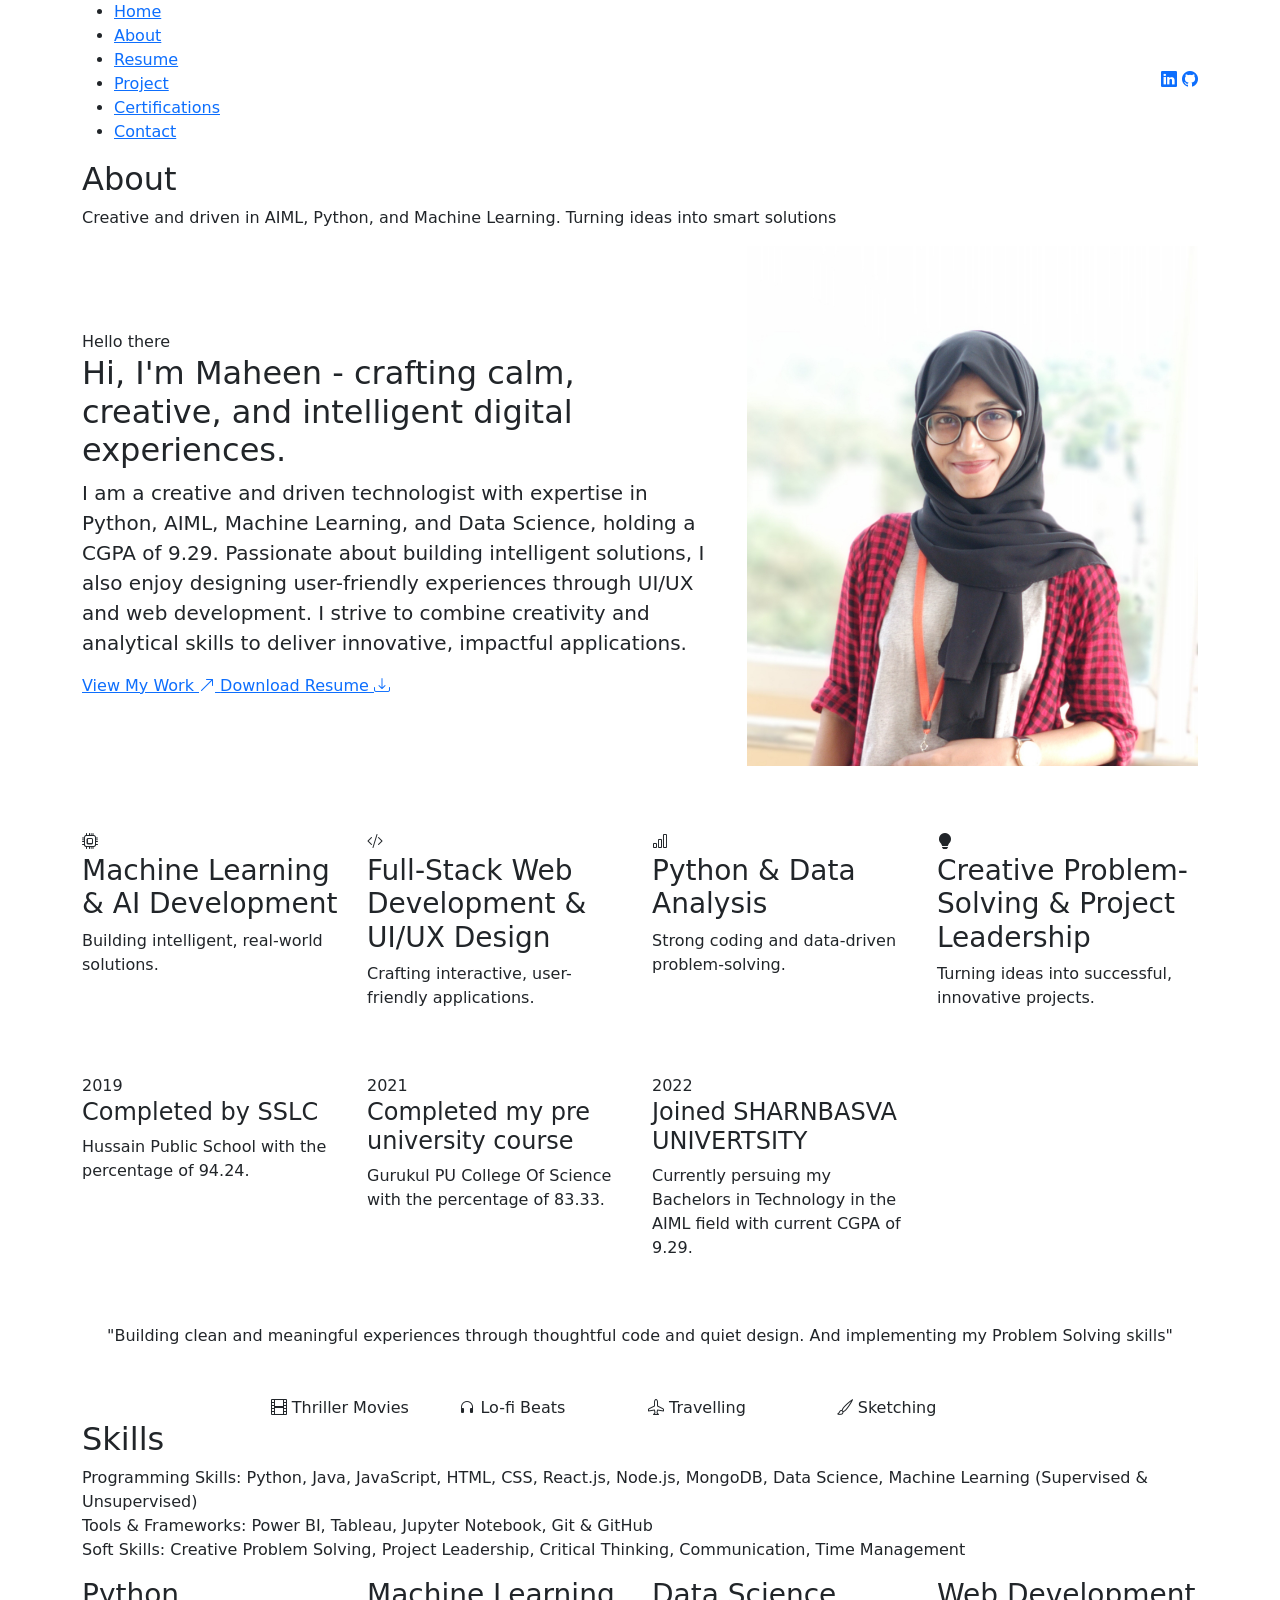
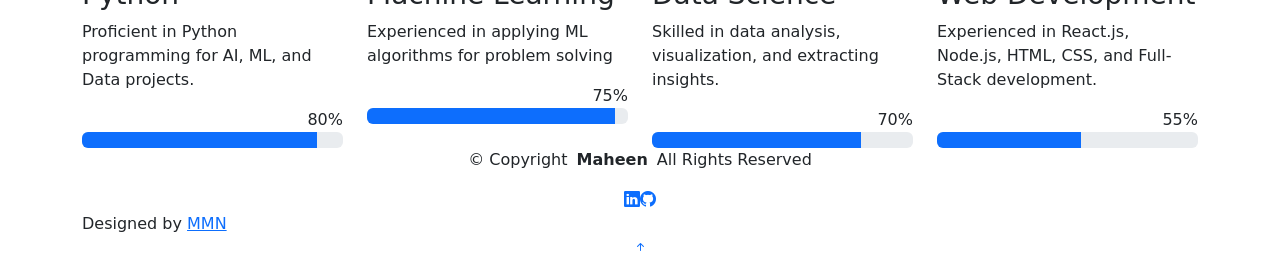
==== about.html @ e6b891b5 "Initial portfolio upload" ====
<!DOCTYPE html>
<html lang="en">

<head>
  <meta charset="utf-8">
  <meta content="width=device-width, initial-scale=1.0" name="viewport">
  <title>About - Maheen</title>
  <meta name="description" content="">
  <meta name="keywords" content="">

  <!-- Favicons -->
  <link href="assets/img/favicon.png" rel="icon">
  <link href="assets/img/apple-touch-icon.png" rel="apple-touch-icon">

  <!-- Fonts -->
  <link href="https://fonts.googleapis.com" rel="preconnect">
  <link href="https://fonts.gstatic.com" rel="preconnect" crossorigin>
  <link href="https://fonts.googleapis.com/css2?family=Roboto:ital,wght@0,100;0,300;0,400;0,500;0,700;0,900;1,100;1,300;1,400;1,500;1,700;1,900&family=Poppins:ital,wght@0,100;0,200;0,300;0,400;0,500;0,600;0,700;0,800;0,900;1,100;1,200;1,300;1,400;1,500;1,600;1,700;1,800;1,900&family=Raleway:ital,wght@0,100;0,200;0,300;0,400;0,500;0,600;0,700;0,800;0,900;1,100;1,200;1,300;1,400;1,500;1,600;1,700;1,800;1,900&display=swap" rel="stylesheet">

  <!-- Vendor CSS Files -->
  <link href="assets/vendor/bootstrap/css/bootstrap.min.css" rel="stylesheet">
  <link href="assets/vendor/bootstrap-icons/bootstrap-icons.css" rel="stylesheet">
  <link href="assets/vendor/aos/aos.css" rel="stylesheet">
  <link href="assets/vendor/swiper/swiper-bundle.min.css" rel="stylesheet">
  <link href="assets/vendor/glightbox/css/glightbox.min.css" rel="stylesheet">

  <!-- Main CSS File -->
  <link href="assets/css/main.css" rel="stylesheet">

  <!-- =======================================================
  * Template Name: FolioOne
  * Template URL: https://bootstrapmade.com/folioone-bootstrap-portfolio-website-template/
  * Updated: Aug 23 2025 with Bootstrap v5.3.7
  * Author: BootstrapMade.com
  * License: https://bootstrapmade.com/license/
  ======================================================== -->
</head>

<body class="about-page">

  <header id="header" class="header d-flex align-items-center light-background sticky-top">
    <div class="container position-relative d-flex align-items-center justify-content-between">

      <!-- <a href="index.html" class="logo d-flex align-items-center me-auto me-xl-0">
      <img src="assets/img/logo.webp" alt="">
      <h1 class="sitename">FolioOne</h1> 
    </a> -->

      <nav id="navmenu" class="navmenu">
        <ul>
          <li><a href="index.html">Home</a></li>
          <li><a href="about.html" class="active">About</a></li>
          <li><a href="resume.html">Resume</a></li>
          <li><a href="project.html">Project</a></li>
          <li><a href="certifications.html">Certifications</a></li>
        
          <li><a href="contact.html">Contact</a></li>
        </ul>
        <i class="mobile-nav-toggle d-xl-none bi bi-list"></i>
      </nav>

      <div class="header-social-links">
        <a href="https://www.linkedin.com/in/mohammadimaheennaaz86a/"><i class="bi bi-linkedin"></i></a>
        <a href="https://github.com/maheennaaz"><i class="bi bi-github"></i></a>
      </div>

    </div>
  </header>

  <main class="main">

    <!-- About Section -->
    <section id="about" class="about section">

      <!-- Section Title -->
      <div class="container section-title" data-aos="fade-up">
        <h2>About</h2>
        <p>Creative and driven in AIML, Python, and Machine Learning. Turning ideas into smart solutions</p>
      </div><!-- End Section Title -->

      <div class="container" data-aos="fade-up" data-aos-delay="100">

        <!-- Intro + Photo -->
        <div class="row align-items-center justify-content-between gy-5 mb-5">
          <div class="col-lg-7" data-aos="fade-right" data-aos-delay="150">
            <div class="intro-content">
              <span class="eyebrow">Hello there</span>
              <h2 class="headline">Hi, I'm Maheen - crafting calm, creative, and intelligent digital experiences.</h2>
              <p class="lead">
                I am a creative and driven technologist with expertise in Python, AIML, Machine Learning, and Data Science, holding a CGPA of 9.29. Passionate about building intelligent solutions, I also enjoy designing user-friendly experiences through UI/UX and web development. I strive to combine creativity and analytical skills to deliver innovative, impactful applications.
              

              <div class="cta-group">
                <a href="#portfolio" class="btn-ghost">
                  View My Work <i class="bi bi-arrow-up-right"></i>
                </a>
                <a href="Maheen resume.pdf" class="link-underline">
                  Download Resume <i class="bi bi-download"></i>
                </a>
              </div>
            </div>
          </div>

          <div class="col-lg-5" data-aos="zoom-in" data-aos-delay="250">
            <figure class="profile-figure text-center text-lg-end">
              <img src="assets/img/profile//mohammadi.jpg" alt="Maheen" class="img-fluid profile-photo">
            </figure>
          </div>
        </div>
        <!-- End Intro + Photo -->

        <!-- Skills Grid -->
        <div class="mb-5">
          <div class="row g-4">
            <div class="col-6 col-md-4 col-lg-3" data-aos="fade-up" data-aos-delay="120">
              <div class="skill-item">
                <i class="bi bi-cpu"></i>
                <h3>Machine Learning & AI Development</h3>
                <p>Building intelligent, real-world solutions.</p>
              </div>
            </div>
            <div class="col-6 col-md-4 col-lg-3" data-aos="fade-up" data-aos-delay="180">
              <div class="skill-item">
                <i class="bi bi-code-slash"></i>
                <h3>Full-Stack Web Development & UI/UX Design</h3>
                <p>Crafting interactive, user-friendly applications.</p>
              </div>
            </div>
            <div class="col-6 col-md-4 col-lg-3" data-aos="fade-up" data-aos-delay="240">
              <div class="skill-item">
                <i class="bi bi-bar-chart"></i>
                <h3>Python & Data Analysis</h3>
                <p>Strong coding and data-driven problem-solving.</p>
              </div>
            </div>
            <div class="col-6 col-md-4 col-lg-3" data-aos="fade-up" data-aos-delay="300">
              <div class="skill-item">
                <i class="bi bi-lightbulb-fill"></i>
                <h3>Creative Problem-Solving & Project Leadership</h3>
                <p>Turning ideas into successful, innovative projects.</p>
              </div>
            </div>
          </div>
        </div>
        <!-- End Skills Grid -->

        <!-- Journey Timeline -->
        <div class="mb-5">
          <div class="row g-4">
            <div class="col-md-6 col-lg-3" data-aos="fade-up" data-aos-delay="120">
              <article class="timeline-item">
                <span class="dot"></span>
                <time>2019</time>
                <h4>Completed by SSLC</h4>
                <p>Hussain Public School with the percentage of 94.24.</p>
              </article>
            </div>
            <div class="col-md-6 col-lg-3" data-aos="fade-up" data-aos-delay="180">
              <article class="timeline-item">
                <span class="dot"></span>
                <time>2021</time>
                <h4>Completed my pre university course</h4>
                <p>Gurukul PU College Of Science with the percentage of 83.33.</p>
              </article>
            </div>
            <div class="col-md-6 col-lg-3" data-aos="fade-up" data-aos-delay="240">
              <article class="timeline-item">
                <span class="dot"></span>
                <time>2022</time>
                <h4>Joined SHARNBASVA UNIVERTSITY</h4>
                <p>Currently persuing my Bachelors in Technology in the AIML field with current CGPA of 9.29.</p>
              </article>
            </div>
          
          </div>
        </div>
        <!-- End Journey Timeline -->

        <!-- Quote -->
        <blockquote class="personal-quote text-center mb-5" data-aos="fade-down" data-aos-delay="200">
          <p>"Building clean and meaningful experiences through thoughtful code and quiet design. And implementing my Problem Solving skills"</p>
        </blockquote>
        <!-- End Quote -->

        <!-- Fun Facts -->
        <div class="row g-3 justify-content-center">
          <div class="col-6 col-md-3 col-lg-2" data-aos="zoom-in" data-aos-delay="120">
            <div class="fact-pill">
              <i class="bi bi-film"></i>
              <span>Thriller Movies</span>
            </div>
          </div>
          <div class="col-6 col-md-3 col-lg-2" data-aos="zoom-in" data-aos-delay="160">
            <div class="fact-pill">
              <i class="bi bi-headphones"></i>
              <span>Lo-fi Beats</span>
            </div>
          </div>
          <div class="col-6 col-md-3 col-lg-2" data-aos="zoom-in" data-aos-delay="200">
            <div class="fact-pill">
              <i class="bi bi-airplane"></i>
              <span>Travelling</span>
            </div>
          </div>
          <div class="col-6 col-md-3 col-lg-2" data-aos="zoom-in" data-aos-delay="240">
            <div class="fact-pill">
              <i class="bi bi-brush"></i>
              <span>Sketching</span>
            </div>
          </div>
        </div>
        <!-- End Fun Facts -->

      </div>

    </section><!-- /About Section -->

    <!-- Skills Section -->
    <section id="skills" class="skills section">

      <!-- Section Title -->
      <div class="container section-title" data-aos="fade-up">
        <h2>Skills</h2>
        <p>
  Programming Skills: Python, Java, JavaScript, HTML, CSS, React.js, Node.js, MongoDB, Data Science, Machine Learning (Supervised & Unsupervised)<br>
  Tools & Frameworks: Power BI, Tableau, Jupyter Notebook, Git & GitHub<br>
  Soft Skills: Creative Problem Solving, Project Leadership, Critical Thinking, Communication, Time Management
</p>

      </div><!-- End Section Title -->

      <div class="container" data-aos="fade-up" data-aos-delay="100">

        <div class="row g-4 skills-animation">

          <div class="col-md-6 col-lg-3" data-aos="fade-up" data-aos-delay="100">
            <div class="skill-box">
              <h3>Python</h3>
              <p>Proficient in Python programming for AI, ML, and Data projects.</p>
              <span class="text-end d-block">80%</span>
              <div class="progress">
                <div class="progress-bar" role="progressbar" aria-valuenow="90" aria-valuemin="0" aria-valuemax="100"></div>
              </div>
            </div>
          </div>

          <div class="col-md-6 col-lg-3" data-aos="fade-up" data-aos-delay="200">
            <div class="skill-box">
              <h3>Machine Learning</h3>
              <p>Experienced in applying ML algorithms for problem solving</p>
              <span class="text-end d-block">75%</span>
              <div class="progress">
                <div class="progress-bar" role="progressbar" aria-valuenow="95" aria-valuemin="0" aria-valuemax="100"></div>
              </div>
            </div>
          </div>

          <div class="col-md-6 col-lg-3" data-aos="fade-up" data-aos-delay="300">
            <div class="skill-box">
              <h3>Data Science</h3>
              <p>Skilled in data analysis, visualization, and extracting insights.</p>
              <span class="text-end d-block">70%</span>
              <div class="progress">
                <div class="progress-bar" role="progressbar" aria-valuenow="80" aria-valuemin="0" aria-valuemax="100"></div>
              </div>
            </div>
          </div>

          <div class="col-md-6 col-lg-3" data-aos="fade-up" data-aos-delay="400">
            <div class="skill-box">
              <h3>Web Development</h3>
              <p>Experienced in React.js, Node.js, HTML, CSS, and Full-Stack development.</p>
              <span class="text-end d-block">55%</span>
              <div class="progress">
                <div class="progress-bar" role="progressbar" aria-valuenow="55" aria-valuemin="0" aria-valuemax="100">
                </div>
              </div>
            </div>
          </div>

        </div>

      </div>

    </section><!-- /Skills Section -->

  </main>

  <footer id="footer" class="footer">

    <div class="container">
      <div class="copyright text-center ">
        <p>© <span>Copyright</span> <strong class="px-1 sitename">Maheen</strong> <span>All Rights Reserved<br></span></p>
      </div>
      <div class="social-links d-flex justify-content-center">
        <a href="https://www.linkedin.com/in/mohammadimaheennaaz86a/"><i class="bi bi-linkedin"></i></a>
        <a href="https://github.com/maheennaaz"><i class="bi bi-github"></i></a>
      </div>
      <div class="credits">
        <!-- All the links in the footer should remain intact. -->
        <!-- You can delete the links only if you've purchased the pro version. -->
        <!-- Licensing information: https://bootstrapmade.com/license/ -->
        <!-- Purchase the pro version with working PHP/AJAX contact form: [buy-url] -->
        Designed by <a href="https://bootstrapmade.com/">MMN</a>
      </div>
    </div>

  </footer>

  <!-- Scroll Top -->
  <a href="#" id="scroll-top" class="scroll-top d-flex align-items-center justify-content-center"><i class="bi bi-arrow-up-short"></i></a>

  <!-- Preloader -->
  <div id="preloader"></div>

  <!-- Vendor JS Files -->
  <script src="assets/vendor/bootstrap/js/bootstrap.bundle.min.js"></script>
  <script src="assets/vendor/php-email-form/validate.js"></script>
  <script src="assets/vendor/aos/aos.js"></script>
  <script src="assets/vendor/typed.js/typed.umd.js"></script>
  <script src="assets/vendor/waypoints/noframework.waypoints.js"></script>
  <script src="assets/vendor/purecounter/purecounter_vanilla.js"></script>
  <script src="assets/vendor/swiper/swiper-bundle.min.js"></script>
  <script src="assets/vendor/imagesloaded/imagesloaded.pkgd.min.js"></script>
  <script src="assets/vendor/isotope-layout/isotope.pkgd.min.js"></script>
  <script src="assets/vendor/glightbox/js/glightbox.min.js"></script>

  <!-- Main JS File -->
  <script src="assets/js/main.js"></script>

</body>

</html>
---- assets/css/main.css ----
/**
* Template Name: FolioOne
* Template URL: https://bootstrapmade.com/folioone-bootstrap-portfolio-website-template/
* Updated: Aug 23 2025 with Bootstrap v5.3.7
* Author: BootstrapMade.com
* License: https://bootstrapmade.com/license/
*/

/*--------------------------------------------------------------
# Font & Color Variables
# Help: https://bootstrapmade.com/color-system/
--------------------------------------------------------------*/
/* Fonts */
:root {
  --default-font: "Roboto",  system-ui, -apple-system, "Segoe UI", Roboto, "Helvetica Neue", Arial, "Noto Sans", "Liberation Sans", sans-serif, "Apple Color Emoji", "Segoe UI Emoji", "Segoe UI Symbol", "Noto Color Emoji";
  --heading-font: "Raleway",  sans-serif;
  --nav-font: "Poppins",  sans-serif;
}

/* Global Colors - The following color variables are used throughout the website. Updating them here will change the color scheme of the entire website */
:root { 
  --background-color: #101a20; /* Background color for the entire website, including individual sections */
  --default-color: #e7f2f7; /* Default color used for the majority of the text content across the entire website */
  --heading-color: #ffffff; /* Color for headings, subheadings and title throughout the website */
  --accent-color: #1387c1; /* Accent color that represents your brand on the website. It's used for buttons, links, and other elements that need to stand out */
  --surface-color: #141f26; /* The surface color is used as a background of boxed elements within sections, such as cards, icon boxes, or other elements that require a visual separation from the global background. */
  --contrast-color: #ffffff; /* Contrast color for text, ensuring readability against backgrounds of accent, heading, or default colors. */
}

/* Nav Menu Colors - The following color variables are used specifically for the navigation menu. They are separate from the global colors to allow for more customization options */
:root {
  --nav-color: #ffffff;  /* The default color of the main navmenu links */
  --nav-hover-color: #1387c1; /* Applied to main navmenu links when they are hovered over or active */
  --nav-mobile-background-color: #213642; /* Used as the background color for mobile navigation menu */
  --nav-dropdown-background-color: #051117; /* Used as the background color for dropdown items that appear when hovering over primary navigation items */
  --nav-dropdown-color: #e7f2f7; /* Used for navigation links of the dropdown items in the navigation menu. */
  --nav-dropdown-hover-color: #1387c1; /* Similar to --nav-hover-color, this color is applied to dropdown navigation links when they are hovered over. */
}

/* Color Presets - These classes override global colors when applied to any section or element, providing reuse of the sam color scheme. */

.light-background {
  --background-color: #142027;
  --surface-color: #325264;
}

.dark-background {
  --background-color: #0b1419;
  --default-color: #ffffff;
  --heading-color: #ffffff;
  --surface-color: #252525;
  --contrast-color: #ffffff;
}

/* Smooth scroll */
:root {
  scroll-behavior: smooth;
}

/*--------------------------------------------------------------
# General Styling & Shared Classes
--------------------------------------------------------------*/
body {
  color: var(--default-color);
  background-color: var(--background-color);
  font-family: var(--default-font);
}

a {
  color: var(--accent-color);
  text-decoration: none;
  transition: 0.3s;
}

a:hover {
  color: color-mix(in srgb, var(--accent-color), transparent 25%);
  text-decoration: none;
}

h1,
h2,
h3,
h4,
h5,
h6 {
  color: var(--heading-color);
  font-family: var(--heading-font);
}

/* PHP Email Form Messages
------------------------------*/
.php-email-form .error-message {
  display: none;
  background: #df1529;
  color: #ffffff;
  text-align: left;
  padding: 15px;
  margin-bottom: 24px;
  font-weight: 600;
}

.php-email-form .sent-message {
  display: none;
  color: #ffffff;
  background: #059652;
  text-align: center;
  padding: 15px;
  margin-bottom: 24px;
  font-weight: 600;
}

.php-email-form .loading {
  display: none;
  background: var(--surface-color);
  text-align: center;
  padding: 15px;
  margin-bottom: 24px;
}

.php-email-form .loading:before {
  content: "";
  display: inline-block;
  border-radius: 50%;
  width: 24px;
  height: 24px;
  margin: 0 10px -6px 0;
  border: 3px solid var(--accent-color);
  border-top-color: var(--surface-color);
  animation: php-email-form-loading 1s linear infinite;
}

@keyframes php-email-form-loading {
  0% {
    transform: rotate(0deg);
  }

  100% {
    transform: rotate(360deg);
  }
}

/*--------------------------------------------------------------
# Global Header
--------------------------------------------------------------*/
.header {
  --background-color: rgba(255, 255, 255, 0);
  color: var(--default-color);
  background-color: var(--background-color);
  padding: 15px 0;
  transition: all 0.5s;
  z-index: 997;
  border-bottom: 1px solid color-mix(in srgb, var(--default-color), transparent 92%);
}

.header .logo {
  line-height: 1;
}

.header .logo img {
  max-height: 36px;
  margin-right: 8px;
}

.header .logo h1 {
  font-size: 32px;
  margin: 0;
  font-weight: 400;
  color: var(--heading-color);
}

.header .header-social-links {
  padding-right: 15px;
}

.header .header-social-links a {
  color: color-mix(in srgb, var(--default-color), transparent 40%);
  padding-left: 6px;
  display: inline-block;
  transition: 0.3s;
  font-size: 16px;
}

.header .header-social-links a:hover {
  color: var(--default-color);
}

.header .header-social-links a i {
  line-height: 0px;
}

@media (max-width: 1200px) {
  .header .logo {
    order: 1;
  }

  .header .header-social-links {
    order: 2;
  }

  .header .navmenu {
    order: 3;
  }
}

/* Global Header on Scroll
------------------------------*/
.scrolled .header {
  --background-color: rgba(16, 26, 32, 0.9);
}

/*--------------------------------------------------------------
# Navigation Menu
--------------------------------------------------------------*/
/* Desktop Navigation */
@media (min-width: 1200px) {
  .navmenu {
    padding: 0;
  }

  .navmenu ul {
    margin: 0;
    padding: 0;
    display: flex;
    list-style: none;
    align-items: center;
  }

  .navmenu li {
    position: relative;
  }

  .navmenu>ul>li {
    white-space: nowrap;
    padding: 15px 28px 15px 0;
  }

  .navmenu>ul>li:last-child {
    padding-right: 0;
  }

  .navmenu a,
  .navmenu a:focus {
    color: var(--nav-color);
    font-size: 15px;
    padding: 0 2px;
    font-family: var(--nav-font);
    font-weight: 400;
    display: flex;
    align-items: center;
    justify-content: space-between;
    white-space: nowrap;
    transition: 0.3s;
    position: relative;
  }

  .navmenu a i,
  .navmenu a:focus i {
    font-size: 12px;
    line-height: 0;
    margin-left: 5px;
    transition: 0.3s;
  }

  .navmenu>ul>li>a:before {
    content: "";
    position: absolute;
    height: 2px;
    bottom: -6px;
    left: 0;
    background-color: var(--nav-hover-color);
    visibility: hidden;
    width: 0px;
    transition: all 0.3s ease-in-out 0s;
  }

  .navmenu a:hover:before,
  .navmenu li:hover>a:before,
  .navmenu .active:before {
    visibility: visible;
    width: 25px;
  }

  .navmenu li:hover>a,
  .navmenu .active,
  .navmenu .active:focus {
    color: var(--nav-hover-color);
  }

  .navmenu .dropdown ul {
    margin: 0;
    padding: 10px 0;
    background: var(--nav-dropdown-background-color);
    display: block;
    position: absolute;
    visibility: hidden;
    left: -5px;
    top: 130%;
    opacity: 0;
    transition: 0.3s;
    border-radius: 4px;
    z-index: 99;
    box-shadow: 0px 0px 30px rgba(0, 0, 0, 0.1);
  }

  .navmenu .dropdown ul li {
    min-width: 200px;
  }

  .navmenu .dropdown ul a {
    padding: 10px 20px;
    font-size: 15px;
    text-transform: none;
    color: var(--nav-dropdown-color);
  }

  .navmenu .dropdown ul a i {
    font-size: 12px;
  }

  .navmenu .dropdown ul a:hover,
  .navmenu .dropdown ul .active:hover,
  .navmenu .dropdown ul li:hover>a {
    color: var(--nav-dropdown-hover-color);
  }

  .navmenu .dropdown:hover>ul {
    opacity: 1;
    top: 100%;
    visibility: visible;
  }

  .navmenu .dropdown .dropdown ul {
    top: 0;
    left: -90%;
    visibility: hidden;
  }

  .navmenu .dropdown .dropdown:hover>ul {
    opacity: 1;
    top: 0;
    left: -100%;
    visibility: visible;
  }
}

/* Mobile Navigation */
@media (max-width: 1199px) {
  .mobile-nav-toggle {
    color: var(--nav-color);
    font-size: 28px;
    line-height: 0;
    margin-right: 10px;
    cursor: pointer;
    transition: color 0.3s;
  }

  .navmenu {
    padding: 0;
    z-index: 9997;
  }

  .navmenu ul {
    display: none;
    list-style: none;
    position: absolute;
    inset: 60px 20px 20px 20px;
    padding: 10px 0;
    margin: 0;
    border-radius: 6px;
    background-color: var(--nav-mobile-background-color);
    border: 1px solid color-mix(in srgb, var(--default-color), transparent 90%);
    box-shadow: none;
    overflow-y: auto;
    transition: 0.3s;
    z-index: 9998;
  }

  .navmenu a,
  .navmenu a:focus {
    color: var(--nav-dropdown-color);
    padding: 10px 20px;
    font-family: var(--nav-font);
    font-size: 17px;
    font-weight: 500;
    display: flex;
    align-items: center;
    justify-content: space-between;
    white-space: nowrap;
    transition: 0.3s;
  }

  .navmenu a i,
  .navmenu a:focus i {
    font-size: 12px;
    line-height: 0;
    margin-left: 5px;
    width: 30px;
    height: 30px;
    display: flex;
    align-items: center;
    justify-content: center;
    border-radius: 50%;
    transition: 0.3s;
    background-color: color-mix(in srgb, var(--accent-color), transparent 90%);
  }

  .navmenu a i:hover,
  .navmenu a:focus i:hover {
    background-color: var(--accent-color);
    color: var(--contrast-color);
  }

  .navmenu a:hover,
  .navmenu .active,
  .navmenu .active:focus {
    color: var(--nav-dropdown-hover-color);
  }

  .navmenu .active i,
  .navmenu .active:focus i {
    background-color: var(--accent-color);
    color: var(--contrast-color);
    transform: rotate(180deg);
  }

  .navmenu .dropdown ul {
    position: static;
    display: none;
    z-index: 99;
    padding: 10px 0;
    margin: 10px 20px;
    background-color: var(--nav-dropdown-background-color);
    transition: all 0.5s ease-in-out;
  }

  .navmenu .dropdown ul ul {
    background-color: rgba(33, 37, 41, 0.1);
  }

  .navmenu .dropdown>.dropdown-active {
    display: block;
    background-color: rgba(33, 37, 41, 0.03);
  }

  .mobile-nav-active {
    overflow: hidden;
  }

  .mobile-nav-active .mobile-nav-toggle {
    color: #fff;
    position: absolute;
    font-size: 32px;
    top: 15px;
    right: 15px;
    margin-right: 0;
    z-index: 9999;
  }

  .mobile-nav-active .navmenu {
    position: fixed;
    overflow: hidden;
    inset: 0;
    background: rgba(33, 37, 41, 0.8);
    transition: 0.3s;
  }

  .mobile-nav-active .navmenu>ul {
    display: block;
  }
}

/*--------------------------------------------------------------
# Global Footer
--------------------------------------------------------------*/
.footer {
  color: var(--default-color);
  background-color: var(--background-color);
  font-size: 14px;
  padding: 40px 0;
  position: relative;
  border-top: 1px solid color-mix(in srgb, var(--default-color), transparent 92%);
}

.footer .copyright p {
  margin-bottom: 0;
}

.footer .social-links {
  margin-top: 20px;
}

.footer .social-links a {
  display: flex;
  align-items: center;
  justify-content: center;
  width: 40px;
  height: 40px;
  border-radius: 50%;
  border: 1px solid color-mix(in srgb, var(--default-color), transparent 50%);
  font-size: 16px;
  color: color-mix(in srgb, var(--default-color), transparent 50%);
  margin: 0 5px;
  transition: 0.3s;
}

.footer .social-links a:hover {
  color: var(--accent-color);
  border-color: var(--accent-color);
}

.footer .credits {
  margin-top: 10px;
  font-size: 13px;
  text-align: center;
}

/*--------------------------------------------------------------
# Preloader
--------------------------------------------------------------*/
#preloader {
  position: fixed;
  inset: 0;
  z-index: 9999;
  overflow: hidden;
  background-color: var(--background-color);
  transition: all 0.6s ease-out;
  width: 100%;
  height: 100vh;
}

#preloader:before,
#preloader:after {
  content: "";
  position: absolute;
  border: 4px solid var(--accent-color);
  border-radius: 50%;
  animation: animate-preloader 2s cubic-bezier(0, 0.2, 0.8, 1) infinite;
}

#preloader:after {
  animation-delay: -0.5s;
}

@keyframes animate-preloader {
  0% {
    width: 10px;
    height: 10px;
    top: calc(50% - 5px);
    left: calc(50% - 5px);
    opacity: 1;
  }

  100% {
    width: 72px;
    height: 72px;
    top: calc(50% - 36px);
    left: calc(50% - 36px);
    opacity: 0;
  }
}

/*--------------------------------------------------------------
# Scroll Top Button
--------------------------------------------------------------*/
.scroll-top {
  position: fixed;
  visibility: hidden;
  opacity: 0;
  right: 15px;
  bottom: -15px;
  z-index: 99999;
  background-color: var(--accent-color);
  width: 44px;
  height: 44px;
  border-radius: 50px;
  transition: all 0.4s;
}

.scroll-top i {
  font-size: 24px;
  color: var(--contrast-color);
  line-height: 0;
}

.scroll-top:hover {
  background-color: color-mix(in srgb, var(--accent-color), transparent 20%);
  color: var(--contrast-color);
}

.scroll-top.active {
  visibility: visible;
  opacity: 1;
  bottom: 15px;
}

/*--------------------------------------------------------------
# Disable aos animation delay on mobile devices
--------------------------------------------------------------*/
@media screen and (max-width: 768px) {
  [data-aos-delay] {
    transition-delay: 0 !important;
  }
}

/*--------------------------------------------------------------
# Global Page Titles & Breadcrumbs
--------------------------------------------------------------*/
.page-title {
  color: var(--default-color);
  background-color: var(--background-color);
  position: relative;
}

.page-title .heading {
  padding: 80px 0;
  border-top: 1px solid color-mix(in srgb, var(--default-color), transparent 90%);
}

.page-title .heading h1 {
  font-size: 38px;
  font-weight: 700;
}

.page-title nav {
  background-color: color-mix(in srgb, var(--default-color), transparent 96%);
  padding: 20px 0;
}

.page-title nav ol {
  display: flex;
  flex-wrap: wrap;
  list-style: none;
  padding: 0;
  margin: 0;
  font-size: 16px;
  font-weight: 400;
}

.page-title nav ol li+li {
  padding-left: 10px;
}

.page-title nav ol li+li::before {
  content: "/";
  display: inline-block;
  padding-right: 10px;
  color: color-mix(in srgb, var(--default-color), transparent 70%);
}

/*--------------------------------------------------------------
# Global Sections
--------------------------------------------------------------*/
section,
.section {
  color: var(--default-color);
  background-color: var(--background-color);
  padding: 60px 0;
  scroll-margin-top: 100px;
  overflow: clip;
}

@media (max-width: 1199px) {

  section,
  .section {
    scroll-margin-top: 66px;
  }
}

/*--------------------------------------------------------------
# Global Section Titles
--------------------------------------------------------------*/
.section-title {
  text-align: center;
  padding-bottom: 60px;
  position: relative;
}

.section-title h2 {
  font-size: 3.5rem;
  font-weight: 400;
  line-height: 1.2;
  color: var(--heading-color);
  margin-bottom: 1.5rem;
  letter-spacing: -1px;
}

@media (max-width: 768px) {
  .section-title h2 {
    font-size: 2.5rem;
  }
}

.section-title p {
  font-size: 1.125rem;
  line-height: 1.8;
  color: color-mix(in srgb, var(--default-color), transparent 25%);
  max-width: 900px;
  margin: 0 auto;
  text-wrap: balance;
}

/*--------------------------------------------------------------
# Hero Section
--------------------------------------------------------------*/
.hero {
  padding: 80px 0;
  min-height: 100vh;
  display: flex;
  align-items: center;
}

.hero .hero-content h1 {
  font-size: 3.5rem;
  font-weight: 700;
  margin-bottom: 1rem;
  line-height: 1.2;
}

.hero .hero-content h1 .highlight {
  color: var(--accent-color);
  position: relative;
}

.hero .hero-content h1 .highlight::after {
  content: "";
  position: absolute;
  bottom: 0;
  left: 0;
  width: 100%;
  height: 3px;
  background: linear-gradient(90deg, var(--accent-color), color-mix(in srgb, var(--accent-color), transparent 50%));
  border-radius: 2px;
}

@media (max-width: 768px) {
  .hero .hero-content h1 {
    font-size: 2.5rem;
  }
}

.hero .hero-content h2 {
  font-size: 1.5rem;
  font-weight: 400;
  margin-bottom: 2rem;
  color: color-mix(in srgb, var(--default-color), transparent 20%);
}

.hero .hero-content h2 .typed {
  color: var(--accent-color);
  font-weight: 600;
}

@media (max-width: 768px) {
  .hero .hero-content h2 {
    font-size: 1.25rem;
  }
}

.hero .hero-content p {
  font-size: 1.1rem;
  line-height: 1.6;
  margin-bottom: 2.5rem;
  color: color-mix(in srgb, var(--default-color), transparent 30%);
}

.hero .hero-actions {
  display: flex;
  gap: 1rem;
  margin-bottom: 3rem;
}

.hero .hero-actions .btn {
  padding: 12px 30px;
  border-radius: 50px;
  font-weight: 600;
  text-decoration: none;
  transition: all 0.3s ease;
  border: 2px solid;
}

.hero .hero-actions .btn.btn-primary {
  background: var(--accent-color);
  color: var(--contrast-color);
  border-color: var(--accent-color);
}

.hero .hero-actions .btn.btn-primary:hover {
  background: color-mix(in srgb, var(--accent-color), black 15%);
  border-color: color-mix(in srgb, var(--accent-color), black 15%);
  transform: translateY(-2px);
}

.hero .hero-actions .btn.btn-outline {
  background: transparent;
  color: var(--accent-color);
  border-color: var(--accent-color);
}

.hero .hero-actions .btn.btn-outline:hover {
  transform: translateY(-2px);
}

@media (max-width: 576px) {
  .hero .hero-actions {
    flex-direction: column;
  }

  .hero .hero-actions .btn {
    text-align: center;
  }
}

.hero .social-links {
  display: flex;
  gap: 1rem;
}

.hero .social-links a {
  width: 45px;
  height: 45px;
  background: var(--surface-color);
  border-radius: 50%;
  display: flex;
  align-items: center;
  justify-content: center;
  color: var(--default-color);
  font-size: 1.2rem;
  transition: all 0.3s ease;
}

.hero .social-links a:hover {
  background: var(--accent-color);
  color: var(--contrast-color);
  transform: translateY(-3px);
  box-shadow: 0 8px 25px color-mix(in srgb, var(--accent-color), transparent 70%);
}

.hero .hero-image {
  position: relative;
}

.hero .hero-image .image-wrapper {
  position: relative;
  max-width: 450px;
  margin: 0 auto;
}

.hero .hero-image .image-wrapper img {
  border-radius: 20px;
  box-shadow: 0 5px 15px color-mix(in srgb, var(--default-color), transparent 95%);
  transition: transform 0.3s ease;
}

.hero .hero-image .image-wrapper img:hover {
  transform: scale(1.02);
}

.hero .hero-image .floating-elements {
  position: absolute;
  top: 0;
  left: 0;
  right: 0;
  bottom: 0;
  pointer-events: none;
}

.hero .hero-image .floating-elements .floating-card {
  position: absolute;
  background: var(--surface-color);
  padding: 15px 20px;
  border-radius: 15px;
  box-shadow: 0 10px 30px color-mix(in srgb, var(--default-color), transparent 90%);
  display: flex;
  align-items: center;
  gap: 10px;
  font-weight: 600;
  animation: float 3s ease-in-out infinite;
}

.hero .hero-image .floating-elements .floating-card i {
  font-size: 1.5rem;
  color: var(--accent-color);
}

.hero .hero-image .floating-elements .floating-card.design {
  top: 10%;
  right: -10%;
  animation-delay: 0s;
}

.hero .hero-image .floating-elements .floating-card.code {
  bottom: 30%;
  left: -15%;
  animation-delay: 1s;
}

.hero .hero-image .floating-elements .floating-card.creativity {
  top: 60%;
  right: -5%;
  animation-delay: 2s;
}

@media (max-width: 992px) {
  .hero .hero-image .floating-elements .floating-card {
    display: none;
  }
}

@keyframes float {

  0%,
  100% {
    transform: translateY(0px);
  }

  50% {
    transform: translateY(-10px);
  }
}

@media (max-width: 992px) {
  .hero .hero-content {
    text-align: center;
    margin-bottom: 3rem;
  }
}

/*--------------------------------------------------------------
# About Section
--------------------------------------------------------------*/
.about .intro-content .eyebrow {
  display: inline-block;
  letter-spacing: 0.12em;
  text-transform: uppercase;
  font-size: 12px;
  color: color-mix(in srgb, var(--default-color), transparent 40%);
  margin-bottom: 16px;
}

.about .intro-content .headline {
  font-family: var(--heading-font);
  font-weight: 300;
  line-height: 1.2;
  font-size: clamp(28px, 4vw, 44px);
  margin: 0 0 24px 0;
}

.about .intro-content .lead {
  font-size: 18px;
  line-height: 1.8;
  color: color-mix(in srgb, var(--default-color), transparent 10%);
  margin-bottom: 24px;
}

.about .intro-content p {
  line-height: 1.8;
  margin-bottom: 24px;
  color: color-mix(in srgb, var(--default-color), transparent 5%);
}

.about .intro-content .cta-group {
  display: flex;
  gap: 24px;
  align-items: center;
  margin-top: 24px;
}

.about .intro-content .cta-group .btn-ghost {
  display: inline-flex;
  align-items: center;
  gap: 8px;
  padding: 12px 18px;
  border-radius: 6px;
  color: var(--accent-color);
  background: color-mix(in srgb, var(--accent-color), transparent 92%);
  border: 1px solid color-mix(in srgb, var(--accent-color), transparent 70%);
  transition: 0.3s ease-in-out;
}

.about .intro-content .cta-group .btn-ghost:hover,
.about .intro-content .cta-group .btn-ghost:focus {
  color: var(--contrast-color);
  background: var(--accent-color);
  border-color: var(--accent-color);
  outline: none;
  box-shadow: 0 0 0 3px color-mix(in srgb, var(--accent-color), transparent 70%);
}

.about .intro-content .cta-group .link-underline {
  display: inline-flex;
  align-items: center;
  gap: 8px;
  position: relative;
  color: var(--accent-color);
  padding-bottom: 4px;
  transition: 0.3s ease-in-out;
}

.about .intro-content .cta-group .link-underline::after {
  content: "";
  position: absolute;
  left: 0;
  right: 0;
  bottom: 0;
  height: 1px;
  background: color-mix(in srgb, var(--accent-color), transparent 40%);
  transform: scaleX(0.4);
  transform-origin: left;
  transition: 0.3s ease-in-out;
}

.about .intro-content .cta-group .link-underline:hover,
.about .intro-content .cta-group .link-underline:focus {
  color: color-mix(in srgb, var(--accent-color), transparent 10%);
  outline: none;
}

.about .intro-content .cta-group .link-underline:hover::after,
.about .intro-content .cta-group .link-underline:focus::after {
  transform: scaleX(1);
}

.about .profile-figure {
  margin: 0;
}

.about .profile-figure .profile-photo {
  width: 88%;
  max-width: 440px;
  border-radius: 18px;
  box-shadow: 0 10px 30px color-mix(in srgb, var(--default-color), transparent 92%);
  transform: translateY(0);
  transition: transform 0.3s ease-in-out;
}

.about .profile-figure .profile-caption {
  margin-top: 24px;
  display: flex;
  align-items: center;
  justify-content: center;
}

.about .profile-figure .profile-caption .meta {
  font-size: 14px;
  color: color-mix(in srgb, var(--default-color), transparent 20%);
}

.about .profile-figure .profile-caption .meta .funfact {
  font-size: 13px;
  margin-top: 4px;
  color: color-mix(in srgb, var(--default-color), transparent 35%);
}

.about .profile-figure:hover .profile-photo {
  transform: translateY(-4px);
}

.about .skill-item {
  padding: 24px;
  border-radius: 6px;
  transition: 0.3s ease-in-out;
  background: color-mix(in srgb, var(--surface-color), var(--accent-color) 2%);
  border: 1px solid color-mix(in srgb, var(--default-color), transparent 88%);
  height: 100%;
}

.about .skill-item i {
  font-size: 24px;
  color: var(--accent-color);
  margin-bottom: 16px;
  display: inline-block;
}

.about .skill-item h3 {
  font-size: 16px;
  margin-bottom: 6px;
  font-weight: 500;
}

.about .skill-item p {
  margin: 0;
  font-size: 14px;
  color: color-mix(in srgb, var(--default-color), transparent 25%);
}

.about .skill-item:hover {
  transform: translateY(-3px);
  border-color: color-mix(in srgb, var(--accent-color), transparent 60%);
  box-shadow: 0 10px 30px color-mix(in srgb, var(--default-color), transparent 92%);
}

.about .timeline-item {
  position: relative;
  padding-left: 26px;
}

.about .timeline-item time {
  display: inline-block;
  font-size: 12px;
  letter-spacing: 0.08em;
  text-transform: uppercase;
  color: color-mix(in srgb, var(--default-color), transparent 45%);
  margin-bottom: 6px;
}

.about .timeline-item h4 {
  font-size: 18px;
  font-weight: 400;
  margin: 0 0 6px;
}

.about .timeline-item p {
  font-size: 14px;
  color: color-mix(in srgb, var(--default-color), transparent 25%);
  margin: 0;
}

.about .timeline-item .dot {
  position: absolute;
  left: 0;
  top: 4px;
  width: 10px;
  height: 10px;
  border-radius: 50%;
  background: var(--accent-color);
  box-shadow: 0 0 0 6px color-mix(in srgb, var(--accent-color), transparent 80%);
}

.about .personal-quote {
  padding: 24px 0;
}

.about .personal-quote p {
  font-family: var(--heading-font);
  font-weight: 300;
  font-size: clamp(20px, 3vw, 28px);
  line-height: 1.5;
  color: color-mix(in srgb, var(--default-color), transparent 5%);
  margin: 0 auto;
  max-width: 800px;
}

.about .fact-pill {
  display: flex;
  align-items: center;
  justify-content: center;
  gap: 10px;
  padding: 10px 14px;
  border-radius: 999px;
  border: 1px solid color-mix(in srgb, var(--default-color), transparent 85%);
  background: var(--surface-color);
  color: color-mix(in srgb, var(--default-color), transparent 10%);
  transition: 0.3s ease-in-out;
}

.about .fact-pill i {
  color: var(--accent-color);
}

.about .fact-pill span {
  font-size: 14px;
}

.about .fact-pill:hover {
  transform: translateY(-2px);
  border-color: color-mix(in srgb, var(--accent-color), transparent 60%);
  box-shadow: 0 10px 30px color-mix(in srgb, var(--default-color), transparent 92%);
}

.about .fact-pill:focus-within {
  box-shadow: 0 0 0 3px color-mix(in srgb, var(--accent-color), transparent 70%);
}

@media (max-width: 992px) {
  .about .profile-figure {
    text-align: center !important;
  }

  .about .profile-figure .profile-photo {
    width: 72%;
  }

  .about .intro-content .cta-group {
    flex-wrap: wrap;
  }
}

@media (max-width: 576px) {
  .about .profile-figure .profile-photo {
    width: 100%;
  }
}

/*--------------------------------------------------------------
# Skills Section
--------------------------------------------------------------*/
.skills .skill-box {
  background-color: var(--surface-color);
  padding: 2rem;
  border-radius: 8px;
  box-shadow: 0 0 20px rgba(0, 0, 0, 0.05);
}

.skills .skill-box h3 {
  font-size: 1.2rem;
  margin-bottom: 1rem;
  font-weight: 600;
}

.skills .skill-box p {
  font-size: 0.9rem;
  margin-bottom: 0.8rem;
  opacity: 0.6;
}

.skills .skill-box .progress {
  background-color: color-mix(in srgb, var(--accent-color), transparent 85%);
  border-radius: 50px;
  height: 8px;
  margin-top: 5px;
  overflow: hidden;
}

.skills .skill-box .progress .progress-bar {
  background-color: var(--accent-color);
  height: 100%;
  position: relative;
  border-radius: 50px;
  transition: 0.9s;
  width: 1px;
}

/*--------------------------------------------------------------
# Stats Section
--------------------------------------------------------------*/
.stats .avatars {
  position: relative;
}

.stats .avatars img {
  width: 60px;
  height: 60px;
  border: 3px solid var(--accent-color);
  margin-right: -15px;
  transition: transform 0.3s ease;
}

.stats .avatars img:hover {
  transform: translateY(-5px);
  z-index: 2;
}

.stats .counters h2 {
  color: var(--heading-color);
  font-size: 48px;
  font-weight: 700;
  margin-bottom: 10px;
}

.stats .counters h2 span {
  display: inline-block;
}

.stats .counters p {
  color: var(--default-color);
  font-size: 18px;
  margin: 0;
  opacity: 0.9;
}

@media (max-width: 991px) {
  .stats .row {
    text-align: center;
  }

  .stats .avatars {
    justify-content: center;
    margin-bottom: 40px;
  }

  .stats .counters h2 {
    font-size: 36px;
  }

  .stats .counters p {
    font-size: 16px;
  }

  .stats .counters .col-md-4 {
    margin-bottom: 30px;
  }

  .stats .counters .col-md-4:last-child {
    margin-bottom: 0;
  }
}

@media (max-width: 576px) {
  .stats {
    padding: 60px 0;
  }

  .stats .avatars {
    flex-wrap: wrap;
    justify-content: center;
  }

  .stats .avatars img {
    margin: 0 -8px;
  }
}

/*--------------------------------------------------------------
# Testimonials Section
--------------------------------------------------------------*/
.testimonials .testimonials-carousel,
.testimonials .testimonials-slider {
  overflow: hidden;
}

.testimonials .testimonial-item .testimonial-content {
  border-left: 3px solid var(--accent-color);
  padding-left: 30px;
}

.testimonials .testimonial-item .testimonial-img {
  border-radius: 50%;
  border: 4px solid var(--background-color);
  margin: 0 auto;
}

.testimonials .testimonial-item h3 {
  font-size: 20px;
  font-weight: bold;
  margin: 10px 0 5px 0;
}

.testimonials .testimonial-item h4 {
  font-size: 14px;
  color: color-mix(in srgb, var(--default-color), transparent 40%);
  margin: 0 0 10px 0;
}

.testimonials .testimonial-item .stars i {
  color: #ffc107;
  margin: 0 1px;
}

.testimonials .testimonial-item .quote-icon-left,
.testimonials .testimonial-item .quote-icon-right {
  color: color-mix(in srgb, var(--accent-color), transparent 50%);
  font-size: 26px;
  line-height: 0;
}

.testimonials .testimonial-item .quote-icon-left {
  display: inline-block;
  left: -5px;
  position: relative;
}

.testimonials .testimonial-item .quote-icon-right {
  display: inline-block;
  right: -5px;
  position: relative;
  top: 10px;
  transform: scale(-1, -1);
}

.testimonials .testimonial-item p {
  font-style: italic;
}

.testimonials .swiper-wrapper {
  height: auto;
}

.testimonials .swiper-pagination {
  margin-top: 30px;
  position: relative;
}

.testimonials .swiper-pagination .swiper-pagination-bullet {
  width: 12px;
  height: 12px;
  background-color: color-mix(in srgb, var(--default-color), transparent 85%);
  opacity: 1;
}

.testimonials .swiper-pagination .swiper-pagination-bullet-active {
  background-color: var(--accent-color);
}

/*--------------------------------------------------------------
# Resume Section
--------------------------------------------------------------*/
.resume .resume-item {
  margin-bottom: 3rem;
}

.resume .resume-item .resume-title {
  font-size: 1.75rem;
  font-weight: 700;
  margin-bottom: 1.5rem;
  padding-bottom: 1.5rem;
  position: relative;
  color: var(--heading-color);
}

.resume .resume-item .resume-title::after {
  content: "";
  position: absolute;
  display: block;
  width: 50px;
  height: 3px;
  background: var(--accent-color);
  bottom: 0;
  left: 0;
}

.resume .resume-item .resume-content {
  padding-left: 1.25rem;
  border-left: 2px solid color-mix(in srgb, var(--accent-color), transparent 85%);
}

.resume .resume-item article {
  position: relative;
  margin-bottom: 2.5rem;
}

.resume .resume-item article::before {
  content: "";
  position: absolute;
  width: 16px;
  height: 16px;
  border-radius: 50%;
  left: -1.8rem;
  top: 0.25rem;
  background: var(--background-color);
  border: 2px solid var(--accent-color);
}

.resume .resume-item article h4 {
  font-size: 1.25rem;
  font-weight: 600;
  margin-bottom: 0.5rem;
  color: var(--heading-color);
}

.resume .resume-item article h5 {
  font-size: 1rem;
  background: color-mix(in srgb, var(--accent-color), transparent 92%);
  padding: 0.375rem 0.75rem;
  display: inline-block;
  font-weight: 600;
  margin: 0.5rem 0;
  color: var(--accent-color);
  border-radius: 4px;
}

.resume .resume-item article .institution,
.resume .resume-item article .company {
  font-size: 1rem;
  margin-bottom: 1rem;
  color: color-mix(in srgb, var(--default-color), transparent 25%);
}

.resume .resume-item article p {
  margin-bottom: 1rem;
}

.resume .resume-item article ul {
  padding-left: 1.25rem;
  margin-bottom: 0;
}

.resume .resume-item article ul li {
  padding-bottom: 0.75rem;
  position: relative;
}

.resume .resume-item article ul li:last-child {
  padding-bottom: 0;
}

.resume .skill-item {
  margin-bottom: 2rem;
}

.resume .skill-item h4 {
  font-size: 1rem;
  font-weight: 600;
  margin-bottom: 0.75rem;
  color: var(--heading-color);
}

.resume .skill-item .progress {
  height: 0.75rem;
  background-color: color-mix(in srgb, var(--accent-color), transparent 92%);
  border-radius: 1rem;
  overflow: visible;
}

.resume .skill-item .progress .progress-bar {
  background-color: var(--accent-color);
  position: relative;
  border-radius: 1rem;
  width: 0;
  transition: width 1s ease;
}

.resume .skill-item .progress .progress-bar::after {
  content: attr(aria-valuenow) "%";
  position: absolute;
  right: 0;
  top: -1.75rem;
  font-size: 0.875rem;
  font-weight: 600;
  color: var(--accent-color);
}

@media (max-width: 991.98px) {
  .resume .resume-item {
    margin-bottom: 2rem;
  }
}

@media (max-width: 767.98px) {
  .resume .resume-content {
    padding-left: 1rem !important;
  }

  .resume article::before {
    left: -2rem !important;
  }
}

/*--------------------------------------------------------------
# Services Section
--------------------------------------------------------------*/
.services .service-item {
  display: flex;
  background-color: var(--surface-color);
  border-radius: 12px;
  padding: 2rem;
  height: 100%;
  position: relative;
  overflow: hidden;
  box-shadow: 0 5px 20px rgba(0, 0, 0, 0.03);
  transition: all 0.4s ease;
}

.services .service-item::before {
  content: "";
  position: absolute;
  left: 0;
  top: 0;
  height: 100%;
  width: 4px;
  background-color: var(--accent-color);
  transform: scaleY(0);
  transform-origin: bottom;
  transition: transform 0.4s cubic-bezier(0.65, 0, 0.35, 1);
}

.services .service-item:hover {
  box-shadow: 0 10px 30px rgba(0, 0, 0, 0.08);
  transform: translateY(-5px);
}

.services .service-item:hover::before {
  transform: scaleY(1);
}

.services .service-item:hover .service-icon {
  background-color: var(--accent-color);
  color: var(--contrast-color);
  transform: rotateY(180deg);
}

.services .service-item:hover .service-icon i {
  transform: rotateY(180deg);
}

.services .service-item:hover .service-link i {
  transform: translateX(5px);
}

.services .service-icon {
  flex-shrink: 0;
  width: 70px;
  height: 70px;
  border-radius: 12px;
  background-color: color-mix(in srgb, var(--accent-color), transparent 90%);
  color: var(--accent-color);
  display: flex;
  align-items: center;
  justify-content: center;
  margin-right: 1.5rem;
  transition: all 0.5s ease;
}

.services .service-icon i {
  font-size: 2rem;
  transition: transform 0.5s ease;
}

.services .service-content {
  flex-grow: 1;
}

.services .service-content h3 {
  font-size: 1.4rem;
  margin-bottom: 1rem;
  font-weight: 700;
  color: var(--heading-color);
}

.services .service-content p {
  margin-bottom: 1.25rem;
  color: color-mix(in srgb, var(--default-color), transparent 20%);
}

.services .service-link {
  display: inline-flex;
  align-items: center;
  color: var(--accent-color);
  font-weight: 600;
  text-decoration: none;
  transition: color 0.3s ease;
}

.services .service-link span {
  margin-right: 0.5rem;
}

.services .service-link i {
  transition: transform 0.3s ease;
}

.services .service-link:hover {
  color: color-mix(in srgb, var(--accent-color), transparent 25%);
}

@media (max-width: 767.98px) {
  .services .service-item {
    padding: 1.5rem;
    margin-bottom: 1rem;
  }

  .services .service-icon {
    width: 60px;
    height: 60px;
    margin-right: 1rem;
  }

  .services .service-icon i {
    font-size: 1.5rem;
  }

  .services .service-content h3 {
    font-size: 1.2rem;
    margin-bottom: 0.75rem;
  }

  .services .service-content p {
    margin-bottom: 1rem;
    font-size: 0.95rem;
  }
}

@media (max-width: 575.98px) {
  .services .service-item {
    flex-direction: column;
    text-align: center;
  }

  .services .service-item::before {
    width: 100%;
    height: 4px;
    transform: scaleX(0);
    transform-origin: left;
  }

  .services .service-item:hover::before {
    transform: scaleX(1);
  }

  .services .service-icon {
    margin-right: 0;
    margin-bottom: 1.25rem;
  }

  .services .service-link {
    justify-content: center;
  }
}

/*--------------------------------------------------------------
# Service Details Section
--------------------------------------------------------------*/
.service-details .service-hero {
  margin-bottom: 4rem;
}

.service-details .service-hero .service-meta {
  display: flex;
  align-items: center;
  gap: 1rem;
  margin-bottom: 1.5rem;
}

.service-details .service-hero .service-meta .service-category {
  background: color-mix(in srgb, var(--accent-color), transparent 85%);
  color: var(--accent-color);
  padding: 0.5rem 1rem;
  border-radius: 20px;
  font-size: 0.85rem;
  font-weight: 500;
  letter-spacing: 0.5px;
}

.service-details .service-hero .service-meta .reading-time {
  color: color-mix(in srgb, var(--default-color), transparent 50%);
  font-size: 0.9rem;
  font-weight: 300;
}

.service-details .service-hero h1 {
  font-size: 3.5rem;
  font-weight: 300;
  line-height: 1.2;
  margin-bottom: 1.5rem;
  color: var(--heading-color);
  letter-spacing: -0.02em;
}

.service-details .service-hero .service-description {
  font-size: 1.25rem;
  line-height: 1.7;
  color: color-mix(in srgb, var(--default-color), transparent 25%);
  font-weight: 300;
  margin: 0;
}

.service-details .service-visual {
  margin-bottom: 4rem;
  overflow: hidden;
  border-radius: 4px;
}

.service-details .service-visual img {
  width: 100%;
  height: 400px;
  object-fit: cover;
  transition: transform 0.5s ease;
}

.service-details .service-visual img:hover {
  transform: scale(1.02);
}

.service-details .service-narrative {
  margin-bottom: 5rem;
}

.service-details .service-narrative h3 {
  font-size: 2rem;
  font-weight: 300;
  margin-bottom: 2rem;
  color: var(--heading-color);
  letter-spacing: -0.01em;
}

.service-details .service-narrative p {
  font-size: 1.1rem;
  line-height: 1.8;
  margin-bottom: 2rem;
  color: var(--default-color);
  font-weight: 300;
}

.service-details .benefits-grid {
  display: grid;
  grid-template-columns: repeat(auto-fit, minmax(280px, 1fr));
  gap: 2.5rem;
  margin-top: 3rem;
}

.service-details .benefits-grid .benefit-card {
  text-align: center;
  padding: 0;
}

.service-details .benefits-grid .benefit-card .benefit-icon {
  width: 60px;
  height: 60px;
  background: color-mix(in srgb, var(--accent-color), transparent 90%);
  border-radius: 50%;
  display: flex;
  align-items: center;
  justify-content: center;
  margin: 0 auto 1.5rem;
  transition: all 0.3s ease;
}

.service-details .benefits-grid .benefit-card .benefit-icon i {
  font-size: 1.5rem;
  color: var(--accent-color);
}

.service-details .benefits-grid .benefit-card:hover .benefit-icon {
  background: var(--accent-color);
  transform: translateY(-2px);
}

.service-details .benefits-grid .benefit-card:hover .benefit-icon i {
  color: var(--contrast-color);
}

.service-details .benefits-grid .benefit-card h4 {
  font-size: 1.2rem;
  font-weight: 400;
  margin-bottom: 1rem;
  color: var(--heading-color);
}

.service-details .benefits-grid .benefit-card p {
  font-size: 1rem;
  line-height: 1.6;
  color: color-mix(in srgb, var(--default-color), transparent 30%);
  margin: 0;
}

.service-details .timeline-section {
  margin-bottom: 4rem;
}

.service-details .timeline-section h3 {
  font-size: 2rem;
  font-weight: 300;
  margin-bottom: 3rem;
  color: var(--heading-color);
  letter-spacing: -0.01em;
}

.service-details .timeline-section .timeline {
  position: relative;
}

.service-details .timeline-section .timeline::before {
  content: "";
  position: absolute;
  left: 30px;
  top: 0;
  bottom: 0;
  width: 1px;
  background: color-mix(in srgb, var(--default-color), transparent 85%);
}

.service-details .timeline-section .timeline .timeline-item {
  position: relative;
  padding-left: 80px;
  margin-bottom: 3rem;
}

.service-details .timeline-section .timeline .timeline-item:last-child {
  margin-bottom: 0;
}

.service-details .timeline-section .timeline .timeline-item .timeline-marker {
  position: absolute;
  left: 0;
  top: 0;
  width: 60px;
  height: 60px;
  background: var(--surface-color);
  border: 2px solid color-mix(in srgb, var(--accent-color), transparent 70%);
  border-radius: 50%;
  display: flex;
  align-items: center;
  justify-content: center;
  z-index: 1;
}

.service-details .timeline-section .timeline .timeline-item .timeline-marker span {
  font-size: 1.2rem;
  font-weight: 500;
  color: var(--accent-color);
}

.service-details .timeline-section .timeline .timeline-item .timeline-content h4 {
  font-size: 1.3rem;
  font-weight: 400;
  margin-bottom: 0.75rem;
  color: var(--heading-color);
}

.service-details .timeline-section .timeline .timeline-item .timeline-content p {
  font-size: 1rem;
  line-height: 1.6;
  margin-bottom: 0.5rem;
  color: var(--default-color);
}

.service-details .timeline-section .timeline .timeline-item .timeline-content small {
  color: color-mix(in srgb, var(--default-color), transparent 40%);
  font-size: 0.9rem;
  font-weight: 500;
}

.service-details .service-sidebar {
  padding-left: 2rem;
}

@media (max-width: 992px) {
  .service-details .service-sidebar {
    padding-left: 0;
    margin-top: 4rem;
  }
}

.service-details .overview-card,
.service-details .success-story,
.service-details .consultation-form {
  background: var(--surface-color);
  border-radius: 8px;
  padding: 2.5rem;
  margin-bottom: 2.5rem;
  border: 1px solid color-mix(in srgb, var(--default-color), transparent 93%);
  transition: all 0.3s ease;
}

.service-details .overview-card:hover,
.service-details .success-story:hover,
.service-details .consultation-form:hover {
  border-color: color-mix(in srgb, var(--accent-color), transparent 80%);
}

.service-details .overview-card .overview-header h4 {
  font-size: 1.4rem;
  font-weight: 400;
  margin-bottom: 2rem;
  color: var(--heading-color);
}

.service-details .overview-card .overview-stats {
  display: grid;
  grid-template-columns: repeat(3, 1fr);
  gap: 1.5rem;
  margin-bottom: 2rem;
}

.service-details .overview-card .overview-stats .stat-item {
  text-align: center;
}

.service-details .overview-card .overview-stats .stat-item .stat-number {
  font-size: 2rem;
  font-weight: 300;
  color: var(--accent-color);
  line-height: 1;
  margin-bottom: 0.5rem;
}

.service-details .overview-card .overview-stats .stat-item .stat-label {
  font-size: 0.85rem;
  color: color-mix(in srgb, var(--default-color), transparent 40%);
  font-weight: 500;
  text-transform: uppercase;
  letter-spacing: 0.5px;
}

.service-details .overview-card .overview-details {
  border-top: 1px solid color-mix(in srgb, var(--default-color), transparent 90%);
  padding-top: 1.5rem;
}

.service-details .overview-card .overview-details .detail-row {
  display: flex;
  justify-content: space-between;
  align-items: center;
  margin-bottom: 1rem;
}

.service-details .overview-card .overview-details .detail-row:last-child {
  margin-bottom: 0;
}

.service-details .overview-card .overview-details .detail-row .detail-label {
  font-size: 0.95rem;
  color: color-mix(in srgb, var(--default-color), transparent 30%);
  font-weight: 400;
}

.service-details .overview-card .overview-details .detail-row .detail-value {
  font-size: 0.95rem;
  color: var(--heading-color);
  font-weight: 500;
}

.service-details .success-story .story-quote p {
  font-size: 1.1rem;
  line-height: 1.7;
  color: color-mix(in srgb, var(--default-color), transparent 20%);
  font-style: italic;
  margin-bottom: 2rem;
}

.service-details .success-story .story-author {
  display: flex;
  align-items: center;
  gap: 1rem;
  margin-bottom: 1.5rem;
}

.service-details .success-story .story-author .author-avatar {
  width: 50px;
  height: 50px;
  border-radius: 50%;
  object-fit: cover;
}

.service-details .success-story .story-author .author-details h5 {
  font-size: 1rem;
  font-weight: 500;
  margin-bottom: 0.25rem;
  color: var(--heading-color);
}

.service-details .success-story .story-author .author-details span {
  display: block;
  font-size: 0.9rem;
  color: color-mix(in srgb, var(--default-color), transparent 40%);
  margin-bottom: 0.25rem;
}

.service-details .success-story .story-author .author-details small {
  font-size: 0.8rem;
  color: color-mix(in srgb, var(--default-color), transparent 50%);
}

.service-details .success-story .story-metrics {
  display: grid;
  grid-template-columns: repeat(2, 1fr);
  gap: 1rem;
  padding-top: 1.5rem;
  border-top: 1px solid color-mix(in srgb, var(--default-color), transparent 90%);
}

.service-details .success-story .story-metrics .metric {
  text-align: center;
}

.service-details .success-story .story-metrics .metric .metric-value {
  font-size: 1.5rem;
  font-weight: 500;
  color: var(--accent-color);
  display: block;
  margin-bottom: 0.25rem;
}

.service-details .success-story .story-metrics .metric .metric-label {
  font-size: 0.8rem;
  color: color-mix(in srgb, var(--default-color), transparent 40%);
  text-transform: uppercase;
  letter-spacing: 0.5px;
}

.service-details .consultation-form .form-header {
  margin-bottom: 2rem;
}

.service-details .consultation-form .form-header h4 {
  font-size: 1.4rem;
  font-weight: 400;
  margin-bottom: 0.75rem;
  color: var(--heading-color);
}

.service-details .consultation-form .form-header p {
  font-size: 0.95rem;
  line-height: 1.6;
  color: color-mix(in srgb, var(--default-color), transparent 30%);
  margin: 0;
}

.service-details .consultation-form .form-group {
  margin-bottom: 1.5rem;
}

.service-details .consultation-form .form-input {
  width: 100%;
  padding: 1rem;
  border: 1px solid color-mix(in srgb, var(--default-color), transparent 85%);
  border-radius: 4px;
  font-size: 0.95rem;
  transition: all 0.3s ease;
  background: transparent;
}

.service-details .consultation-form .form-input:focus {
  outline: none;
  border-color: var(--accent-color);
  box-shadow: 0 0 0 3px color-mix(in srgb, var(--accent-color), transparent 90%);
}

.service-details .consultation-form input[type=text],
.service-details .consultation-form input[type=email],
.service-details .consultation-form input[type=tel],
.service-details .consultation-form select,
.service-details .consultation-form textarea {
  color: var(--default-color);
  background-color: var(--surface-color);
  font-size: 14px;
  border-color: color-mix(in srgb, var(--default-color), transparent 80%);
}

.service-details .consultation-form input[type=text]:focus,
.service-details .consultation-form input[type=email]:focus,
.service-details .consultation-form input[type=tel]:focus,
.service-details .consultation-form select:focus,
.service-details .consultation-form textarea:focus {
  border-color: var(--accent-color);
}

.service-details .consultation-form input[type=text]::placeholder,
.service-details .consultation-form input[type=email]::placeholder,
.service-details .consultation-form input[type=tel]::placeholder,
.service-details .consultation-form select::placeholder,
.service-details .consultation-form textarea::placeholder {
  color: color-mix(in srgb, var(--default-color), transparent 70%);
}

.service-details .consultation-form .btn-consultation {
  background: var(--accent-color);
  color: var(--contrast-color);
  border: none;
  padding: 1rem 2rem;
  border-radius: 4px;
  font-size: 0.95rem;
  font-weight: 500;
  width: 100%;
  display: flex;
  align-items: center;
  justify-content: center;
  gap: 0.5rem;
  transition: all 0.3s ease;
  text-transform: none;
}

.service-details .consultation-form .btn-consultation:hover {
  background: color-mix(in srgb, var(--accent-color), transparent 10%);
  transform: translateY(-1px);
}

.service-details .consultation-form .btn-consultation i {
  font-size: 0.9rem;
}

@media (max-width: 768px) {
  .service-details .service-hero h1 {
    font-size: 2.5rem;
  }

  .service-details .service-hero .service-description {
    font-size: 1.1rem;
  }

  .service-details .service-visual img {
    height: 250px;
  }

  .service-details .benefits-grid {
    grid-template-columns: 1fr;
    gap: 2rem;
  }

  .service-details .timeline-section .timeline::before {
    left: 20px;
  }

  .service-details .timeline-section .timeline .timeline-item {
    padding-left: 60px;
  }

  .service-details .timeline-section .timeline .timeline-item .timeline-marker {
    width: 40px;
    height: 40px;
  }

  .service-details .timeline-section .timeline .timeline-item .timeline-marker span {
    font-size: 1rem;
  }

  .service-details .overview-card .overview-stats {
    grid-template-columns: 1fr;
    gap: 1rem;
  }
}

/*--------------------------------------------------------------
# Portfolio Section
--------------------------------------------------------------*/
.portfolio .portfolio-filters {
  display: flex;
  justify-content: center;
  flex-wrap: wrap;
  gap: 10px;
  margin-bottom: 30px;
  padding: 0;
  list-style: none;
}

.portfolio .portfolio-filters li {
  padding: 8px 20px;
  font-size: 0.95rem;
  font-weight: 500;
  border-radius: 30px;
  cursor: pointer;
  transition: all 0.3s ease;
  background-color: color-mix(in srgb, var(--accent-color), transparent 90%);
  color: var(--accent-color);
}

.portfolio .portfolio-filters li:hover {
  background-color: color-mix(in srgb, var(--accent-color), transparent 80%);
}

.portfolio .portfolio-filters li.filter-active {
  background-color: var(--accent-color);
  color: var(--contrast-color);
}

.portfolio .portfolio-card {
  background-color: var(--surface-color);
  border-radius: 10px;
  overflow: hidden;
  box-shadow: 0 5px 15px rgba(0, 0, 0, 0.05);
  margin-bottom: 30px;
  transition: all 0.3s ease;
}

.portfolio .portfolio-card:hover {
  transform: translateY(-10px);
  box-shadow: 0 10px 30px rgba(0, 0, 0, 0.1);
}

.portfolio .portfolio-card:hover .portfolio-img .portfolio-overlay {
  opacity: 1;
}

.portfolio .portfolio-card:hover .portfolio-img img {
  transform: scale(1.1);
}

.portfolio .portfolio-card .portfolio-img {
  position: relative;
  overflow: hidden;
}

.portfolio .portfolio-card .portfolio-img img {
  width: 100%;
  height: auto;
  transition: transform 0.5s ease;
}

.portfolio .portfolio-card .portfolio-img .portfolio-overlay {
  position: absolute;
  top: 0;
  left: 0;
  width: 100%;
  height: 100%;
  background: rgba(0, 0, 0, 0.6);
  display: flex;
  align-items: center;
  justify-content: center;
  gap: 15px;
  opacity: 0;
  transition: all 0.3s ease;
}

.portfolio .portfolio-card .portfolio-img .portfolio-overlay a {
  width: 45px;
  height: 45px;
  background-color: var(--accent-color);
  color: var(--contrast-color);
  border-radius: 50%;
  display: flex;
  align-items: center;
  justify-content: center;
  font-size: 1.2rem;
  transition: all 0.3s ease;
}

.portfolio .portfolio-card .portfolio-img .portfolio-overlay a:hover {
  background-color: color-mix(in srgb, var(--accent-color), #fff 20%);
  transform: translateY(-5px);
}

.portfolio .portfolio-card .portfolio-info {
  padding: 20px;
}

.portfolio .portfolio-card .portfolio-info h4 {
  font-size: 1.2rem;
  font-weight: 700;
  margin-bottom: 5px;
  color: var(--heading-color);
}

.portfolio .portfolio-card .portfolio-info p {
  font-size: 0.9rem;
  color: var(--default-color);
  margin-bottom: 10px;
}

.portfolio .portfolio-card .portfolio-info .portfolio-tags {
  display: flex;
  flex-wrap: wrap;
  gap: 8px;
}

.portfolio .portfolio-card .portfolio-info .portfolio-tags span {
  font-size: 0.8rem;
  padding: 4px 12px;
  border-radius: 20px;
  background-color: color-mix(in srgb, var(--accent-color), transparent 90%);
  color: var(--accent-color);
}

.portfolio .btn-primary {
  background-color: var(--accent-color);
  border-color: var(--accent-color);
  color: var(--contrast-color);
  padding: 12px 30px;
  font-weight: 600;
  border-radius: 5px;
  transition: all 0.3s ease;
}

.portfolio .btn-primary:hover {
  background-color: color-mix(in srgb, var(--accent-color), #000 10%);
  border-color: color-mix(in srgb, var(--accent-color), #000 10%);
  transform: translateY(-3px);
  box-shadow: 0 5px 15px rgba(0, 0, 0, 0.1);
}

/*--------------------------------------------------------------
# Portfolio Details Section
--------------------------------------------------------------*/
.portfolio-details {
  --section-spacing: 2.5rem;
}

.portfolio-details .portfolio-details-media {
  position: relative;
}

.portfolio-details .portfolio-details-media .main-image {
  margin-bottom: 1rem;
  border-radius: 20px;
  overflow: hidden;
  box-shadow: 0 10px 30px rgba(0, 0, 0, 0.08);
}

.portfolio-details .portfolio-details-media .main-image .portfolio-details-slider {
  position: relative;
}

.portfolio-details .portfolio-details-media .main-image .portfolio-details-slider .swiper-wrapper {
  height: auto !important;
}

.portfolio-details .portfolio-details-media .main-image .portfolio-details-slider .swiper-slide img {
  aspect-ratio: 3/2;
  object-fit: cover;
  width: 100%;
}

.portfolio-details .portfolio-details-media .main-image .portfolio-details-slider .swiper-button-next,
.portfolio-details .portfolio-details-media .main-image .portfolio-details-slider .swiper-button-prev {
  background-color: var(--contrast-color);
  width: 40px;
  height: 40px;
  border-radius: 50%;
  transition: all 0.3s ease;
}

.portfolio-details .portfolio-details-media .main-image .portfolio-details-slider .swiper-button-next:after,
.portfolio-details .portfolio-details-media .main-image .portfolio-details-slider .swiper-button-prev:after {
  font-size: 16px;
  color: var(--accent-color);
  font-weight: bold;
}

.portfolio-details .portfolio-details-media .main-image .portfolio-details-slider .swiper-button-next:hover,
.portfolio-details .portfolio-details-media .main-image .portfolio-details-slider .swiper-button-prev:hover {
  background-color: var(--accent-color);
}

.portfolio-details .portfolio-details-media .main-image .portfolio-details-slider .swiper-button-next:hover:after,
.portfolio-details .portfolio-details-media .main-image .portfolio-details-slider .swiper-button-prev:hover:after {
  color: var(--contrast-color);
}

.portfolio-details .portfolio-details-media .thumbnail-grid img {
  height: 80px;
  object-fit: cover;
  border-radius: 8px;
  cursor: pointer;
  transition: all 0.3s ease;
  box-shadow: 0 4px 10px rgba(0, 0, 0, 0.05);
}

.portfolio-details .portfolio-details-media .thumbnail-grid img:hover {
  transform: translateY(-5px);
  box-shadow: 0 8px 15px rgba(0, 0, 0, 0.1);
}

.portfolio-details .portfolio-details-media .tech-stack-badges {
  display: flex;
  flex-wrap: wrap;
  gap: 10px;
  margin-top: 1.5rem;
}

.portfolio-details .portfolio-details-media .tech-stack-badges span {
  display: inline-block;
  padding: 6px 12px;
  font-size: 13px;
  font-weight: 500;
  border-radius: 20px;
  background-color: color-mix(in srgb, var(--heading-color), transparent 85%);
  color: var(--heading-color);
  transition: all 0.3s ease;
}

.portfolio-details .portfolio-details-media .tech-stack-badges span:hover {
  background-color: color-mix(in srgb, var(--heading-color), transparent 70%);
  transform: translateY(-2px);
}

.portfolio-details .portfolio-details-content {
  padding: 0 0 0 2rem;
  height: 100%;
  display: flex;
  flex-direction: column;
}

.portfolio-details .portfolio-details-content .project-meta {
  display: flex;
  flex-wrap: wrap;
  justify-content: space-between;
  margin-bottom: 1.5rem;
}

.portfolio-details .portfolio-details-content .project-meta .badge-wrapper .project-badge {
  display: inline-block;
  padding: 8px 16px;
  background-color: color-mix(in srgb, var(--accent-color), transparent 90%);
  color: var(--accent-color);
  border-radius: 30px;
  font-weight: 600;
  font-size: 14px;
}

.portfolio-details .portfolio-details-content .project-meta .date-client {
  display: flex;
  gap: 1.5rem;
}

.portfolio-details .portfolio-details-content .project-meta .date-client .meta-item {
  display: flex;
  align-items: center;
  font-size: 14px;
  color: color-mix(in srgb, var(--default-color), transparent 30%);
}

.portfolio-details .portfolio-details-content .project-meta .date-client .meta-item i {
  margin-right: 6px;
  color: var(--accent-color);
}

.portfolio-details .portfolio-details-content .project-title {
  font-size: 2.2rem;
  margin-bottom: 1rem;
  font-weight: 700;
  line-height: 1.2;
  color: var(--heading-color);
}

.portfolio-details .portfolio-details-content .project-website {
  display: flex;
  align-items: center;
  margin-bottom: 1.5rem;
}

.portfolio-details .portfolio-details-content .project-website i {
  font-size: 22px;
  color: var(--accent-color);
  margin-right: 8px;
}

.portfolio-details .portfolio-details-content .project-website a {
  font-weight: 500;
  transition: all 0.3s;
}

.portfolio-details .portfolio-details-content .project-website a:hover {
  letter-spacing: 0.5px;
}

.portfolio-details .portfolio-details-content .project-overview {
  margin-bottom: var(--section-spacing);
}

.portfolio-details .portfolio-details-content .project-overview .lead {
  font-size: 1.1rem;
  line-height: 1.7;
  color: color-mix(in srgb, var(--default-color), transparent 15%);
  margin-bottom: 1.5rem;
}

.portfolio-details .portfolio-details-content .project-overview .project-accordion .accordion-item {
  border: none;
  background: none;
  margin-bottom: 10px;
}

.portfolio-details .portfolio-details-content .project-overview .project-accordion .accordion-item .accordion-header .accordion-button {
  padding: 1rem;
  font-weight: 600;
  font-size: 1rem;
  color: var(--heading-color);
  background-color: color-mix(in srgb, var(--surface-color), transparent 70%);
  border-radius: 8px !important;
  box-shadow: none;
}

.portfolio-details .portfolio-details-content .project-overview .project-accordion .accordion-item .accordion-header .accordion-button:not(.collapsed) {
  background-color: var(--surface-color);
  color: var(--accent-color);
  border-bottom-left-radius: 0 !important;
  border-bottom-right-radius: 0 !important;
  box-shadow: 0 4px 10px rgba(0, 0, 0, 0.03);
}

.portfolio-details .portfolio-details-content .project-overview .project-accordion .accordion-item .accordion-header .accordion-button:not(.collapsed) i {
  color: var(--accent-color);
}

.portfolio-details .portfolio-details-content .project-overview .project-accordion .accordion-item .accordion-header .accordion-button::after {
  background-size: 14px;
  width: 14px;
  height: 14px;
}

.portfolio-details .portfolio-details-content .project-overview .project-accordion .accordion-item .accordion-header .accordion-button i {
  font-size: 1.1rem;
}

.portfolio-details .portfolio-details-content .project-overview .project-accordion .accordion-item .accordion-body {
  padding: 1rem;
  background-color: var(--surface-color);
  border-bottom-left-radius: 8px;
  border-bottom-right-radius: 8px;
}

.portfolio-details .portfolio-details-content .project-overview .project-accordion .accordion-item .accordion-body p {
  margin-bottom: 0;
  color: color-mix(in srgb, var(--default-color), transparent 25%);
  line-height: 1.6;
}

.portfolio-details .portfolio-details-content .project-features {
  margin-bottom: var(--section-spacing);
}

.portfolio-details .portfolio-details-content .project-features h3 {
  display: flex;
  align-items: center;
  font-size: 1.25rem;
  margin-bottom: 1.2rem;
}

.portfolio-details .portfolio-details-content .project-features h3 i {
  margin-right: 10px;
  color: var(--accent-color);
  font-size: 1.1em;
}

.portfolio-details .portfolio-details-content .project-features .feature-list {
  list-style: none;
  padding-left: 0;
}

.portfolio-details .portfolio-details-content .project-features .feature-list li {
  display: flex;
  align-items: center;
  padding: 8px 0;
  font-size: 15px;
  color: color-mix(in srgb, var(--default-color), transparent 15%);
}

.portfolio-details .portfolio-details-content .project-features .feature-list li i {
  color: var(--accent-color);
  margin-right: 10px;
  font-size: 1.1em;
}

.portfolio-details .portfolio-details-content .cta-buttons {
  display: flex;
  flex-wrap: wrap;
  gap: 1rem;
  margin-top: auto;
}

.portfolio-details .portfolio-details-content .cta-buttons .btn-view-project {
  padding: 12px 28px;
  background-color: var(--accent-color);
  color: var(--contrast-color);
  border-radius: 30px;
  font-weight: 500;
  transition: all 0.3s ease;
}

.portfolio-details .portfolio-details-content .cta-buttons .btn-view-project:hover {
  background-color: color-mix(in srgb, var(--accent-color), black 15%);
  transform: translateY(-3px);
  box-shadow: 0 8px 15px rgba(0, 0, 0, 0.1);
}

.portfolio-details .portfolio-details-content .cta-buttons .btn-next-project {
  padding: 12px 28px;
  background-color: color-mix(in srgb, var(--heading-color), transparent 90%);
  color: var(--heading-color);
  border-radius: 30px;
  font-weight: 500;
  transition: all 0.3s ease;
  display: flex;
  align-items: center;
  gap: 8px;
}

.portfolio-details .portfolio-details-content .cta-buttons .btn-next-project i {
  transition: transform 0.3s ease;
}

.portfolio-details .portfolio-details-content .cta-buttons .btn-next-project:hover {
  background-color: color-mix(in srgb, var(--heading-color), transparent 80%);
}

.portfolio-details .portfolio-details-content .cta-buttons .btn-next-project:hover i {
  transform: translateX(3px);
}

@media (max-width: 1199.98px) {
  .portfolio-details .portfolio-details-content {
    padding-left: 1rem;
  }
}

@media (max-width: 991.98px) {
  .portfolio-details .portfolio-details-content {
    padding: 2rem 0 0 0;
  }

  .portfolio-details .portfolio-details-content .cta-buttons {
    margin-top: 2rem;
  }
}

@media (max-width: 767.98px) {
  .portfolio-details .project-meta {
    flex-direction: column;
    gap: 1rem;
  }

  .portfolio-details .project-meta .date-client {
    flex-direction: column;
    gap: 0.5rem;
  }

  .portfolio-details .cta-buttons {
    flex-direction: column;
    width: 100%;
  }

  .portfolio-details .cta-buttons a {
    width: 100%;
    text-align: center;
  }
}

/*--------------------------------------------------------------
# Contact Section
--------------------------------------------------------------*/
.contact .info-box {
  background-color: var(--surface-color);
  padding: 3rem;
  border-radius: 1rem;
  height: 100%;
}

.contact .info-box h3 {
  color: var(--contrast-color);
  font-size: 2rem;
  margin-bottom: 1rem;
}

@media (max-width: 767.98px) {
  .contact .info-box h3 {
    font-size: 1.75rem;
  }
}

.contact .info-box p {
  opacity: 0.8;
  margin-bottom: 2rem;
}

.contact .info-box a {
  color: var(--contrast-color);
}

@media (max-width: 992px) {
  .contact .info-box {
    padding: 1.5rem;
  }
}

.contact .info-item {
  display: flex;
  gap: 1.5rem;
  margin-bottom: 2rem;
}

.contact .info-item:last-child {
  margin-bottom: 0;
}

.contact .info-item .icon-box {
  width: 3.5rem;
  height: 3.5rem;
  background-color: var(--surface-color);
  border-radius: 50%;
  display: flex;
  align-items: center;
  justify-content: center;
  flex-shrink: 0;
  transition: 0.3s;
}

.contact .info-item .icon-box i {
  font-size: 1.5rem;
  color: var(--contrast-color);
}

.contact .info-item:hover .icon-box {
  background-color: var(--accent-color);
}

.contact .info-item .content h4 {
  color: var(--contrast-color);
  font-size: 1.25rem;
  margin-bottom: 0.5rem;
  font-weight: 700;
}

.contact .info-item .content p {
  margin-bottom: 0.25rem;
  font-size: 0.95rem;
}

.contact .info-item .content p:last-child {
  margin-bottom: 0;
}

.contact .contact-form {
  background-color: var(--surface-color);
  padding: 3rem;
  border-radius: 1rem;
  height: 100%;
  box-shadow: 0 0 25px rgba(0, 0, 0, 0.05);
}

@media (max-width: 992px) {
  .contact .contact-form {
    padding: 1.5rem;
  }
}

.contact .contact-form h3 {
  font-size: 2rem;
  margin-bottom: 1rem;
}

@media (max-width: 768px) {
  .contact .contact-form h3 {
    font-size: 1.75rem;
  }
}

.contact .contact-form p {
  color: color-mix(in srgb, var(--default-color), transparent 25%);
  margin-bottom: 2rem;
}

.contact .contact-form .form-control,
.contact .contact-form .form-select {
  padding: 0.875rem 1.25rem;
  border-color: color-mix(in srgb, var(--default-color), transparent 90%);
  border-radius: 0.5rem;
  background-color: transparent;
  color: var(--default-color);
}

.contact .contact-form .form-control:focus,
.contact .contact-form .form-select:focus {
  box-shadow: none;
  border-color: var(--accent-color);
}

.contact .contact-form .form-control::placeholder,
.contact .contact-form .form-select::placeholder {
  color: color-mix(in srgb, var(--default-color), transparent 50%);
}

.contact .contact-form .btn {
  background-color: color-mix(in srgb, var(--surface-color), transparent 80%);
  color: var(--contrast-color);
  padding: 1rem 2rem;
  border-radius: 2rem;
  display: inline-flex;
  align-items: center;
  gap: 0.5rem;
  transition: 0.3s;
}

.contact .contact-form .btn i {
  font-size: 1.25rem;
}

.contact .contact-form .btn:hover {
  background-color: color-mix(in srgb, var(--surface-color), transparent 70%);
}

/*--------------------------------------------------------------
# Starter Section Section
--------------------------------------------------------------*/
.starter-section {
  /* Add your styles here */
}
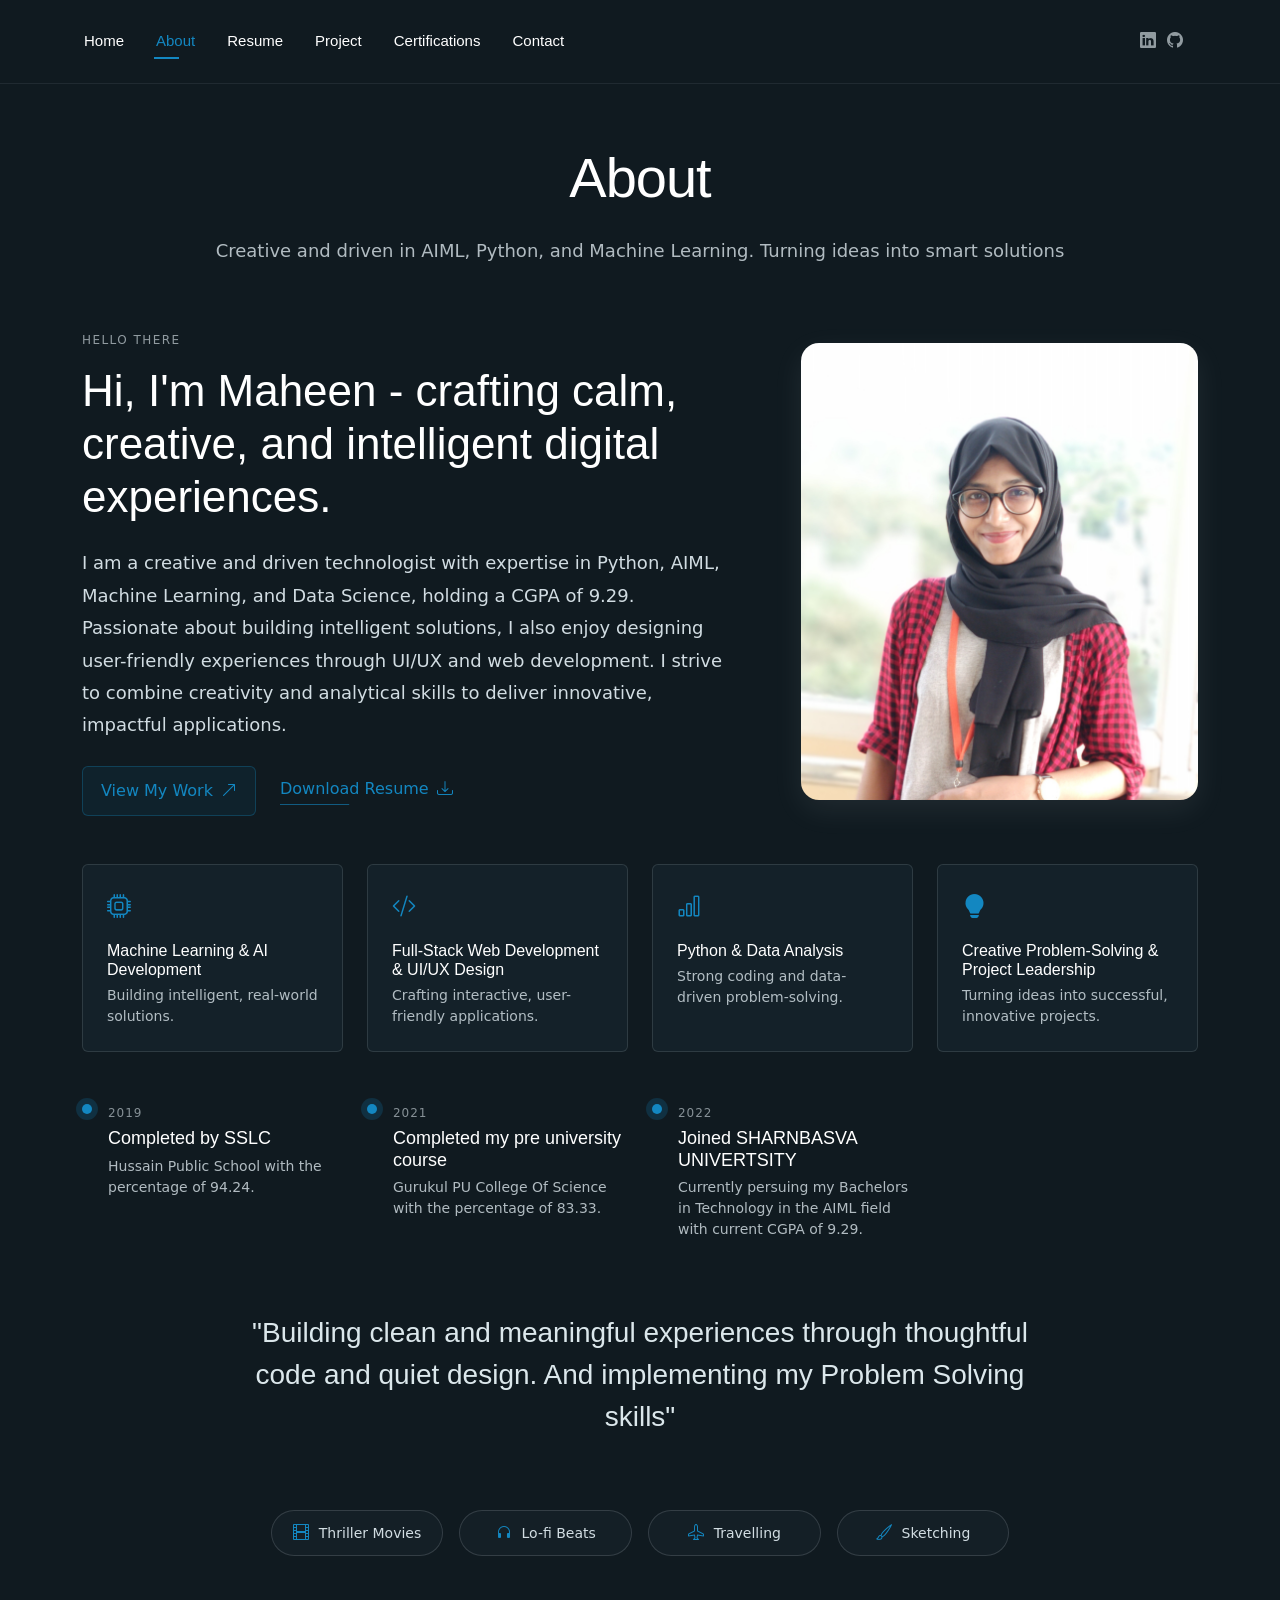
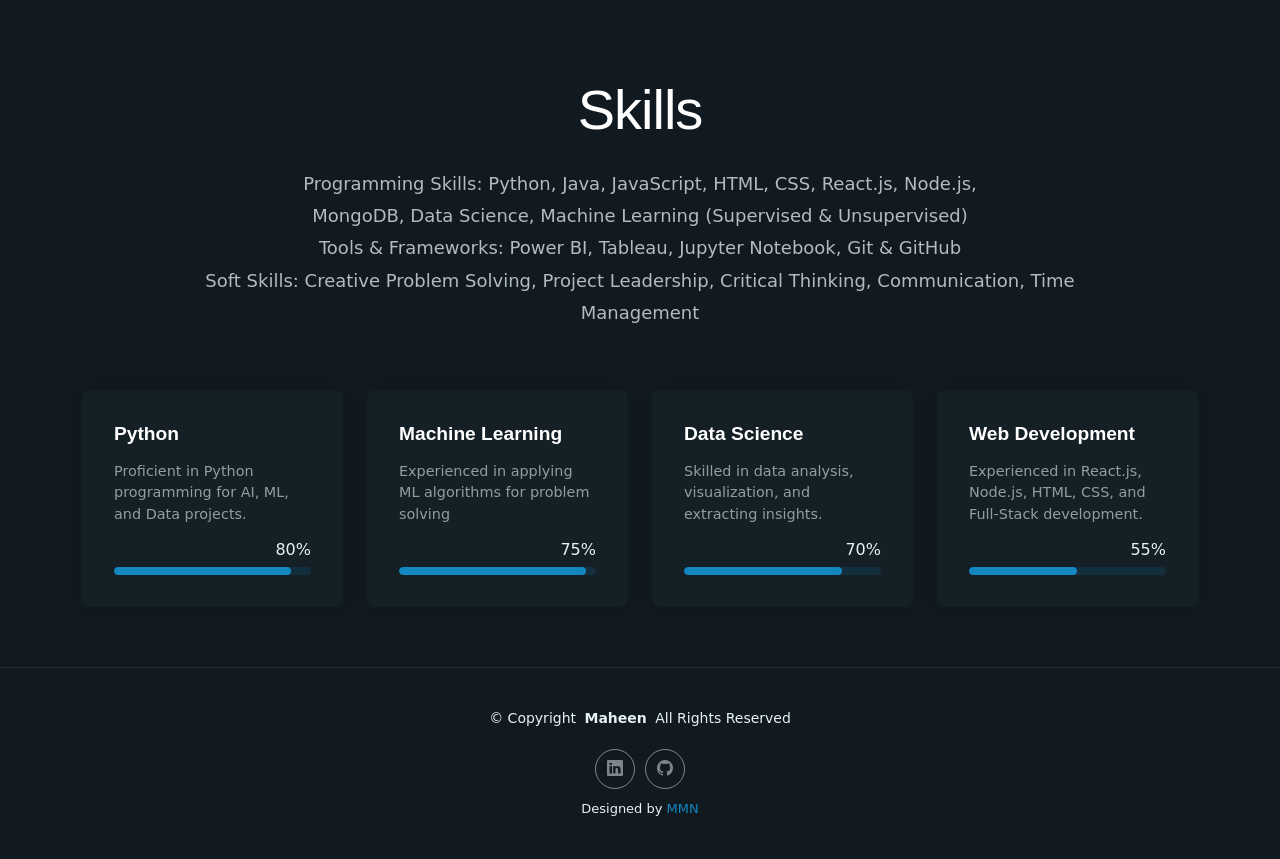
==== commit 2293e015: "Final Portfolio" ====
--- a/about.html
+++ b/about.html
@@ -27,24 +27,13 @@
   <!-- Main CSS File -->
   <link href="assets/css/main.css" rel="stylesheet">
 
-  <!-- =======================================================
-  * Template Name: FolioOne
-  * Template URL: https://bootstrapmade.com/folioone-bootstrap-portfolio-website-template/
-  * Updated: Aug 23 2025 with Bootstrap v5.3.7
-  * Author: BootstrapMade.com
-  * License: https://bootstrapmade.com/license/
-  ======================================================== -->
+ 
 </head>
 
 <body class="about-page">
 
   <header id="header" class="header d-flex align-items-center light-background sticky-top">
     <div class="container position-relative d-flex align-items-center justify-content-between">
-
-      <!-- <a href="index.html" class="logo d-flex align-items-center me-auto me-xl-0">
-      <img src="assets/img/logo.webp" alt="">
-      <h1 class="sitename">FolioOne</h1> 
-    </a> -->
 
       <nav id="navmenu" class="navmenu">
         <ul>
@@ -91,10 +80,10 @@
               
 
               <div class="cta-group">
-                <a href="#portfolio" class="btn-ghost">
+                <a href="project.html" class="btn-ghost">
                   View My Work <i class="bi bi-arrow-up-right"></i>
                 </a>
-                <a href="Maheen resume.pdf" class="link-underline">
+                <a href="Mohammadi resume.pdf" class="link-underline">
                   Download Resume <i class="bi bi-download"></i>
                 </a>
               </div>
@@ -297,10 +286,7 @@
         <a href="https://github.com/maheennaaz"><i class="bi bi-github"></i></a>
       </div>
       <div class="credits">
-        <!-- All the links in the footer should remain intact. -->
-        <!-- You can delete the links only if you've purchased the pro version. -->
-        <!-- Licensing information: https://bootstrapmade.com/license/ -->
-        <!-- Purchase the pro version with working PHP/AJAX contact form: [buy-url] -->
+       
         Designed by <a href="https://bootstrapmade.com/">MMN</a>
       </div>
     </div>
--- a/assets/css/main.css
+++ b/assets/css/main.css
@@ -2852,4 +2852,148 @@
 --------------------------------------------------------------*/
 .starter-section {
   /* Add your styles here */
-}+}
+
+/* Gallery Hover Effect */
+/*.gallery-img {
+  cursor: pointer;
+  transition: transform 0.4s ease, box-shadow 0.4s ease;
+}
+
+.gallery-img:hover {
+  transform: scale(1.05);
+  box-shadow: 0 12px 25px rgba(0, 0, 0, 0.25);
+}*/
+/* ===== Advanced Gallery Animations ===== */
+/* ===== Strong & Visible Gallery Hover Effect ===== */
+
+.gallery-card {
+  position: relative;
+  height: 260px;              /* slightly taller for impact */
+  overflow: hidden;
+  border-radius: 16px;
+  background: #000;
+  box-shadow: 0 8px 18px rgba(0,0,0,0.25);
+  transition: transform 0.45s ease, box-shadow 0.45s ease;
+}
+
+/* Image */
+.gallery-card img {
+  width: 100%;
+  height: 100%;
+  object-fit: cover;
+  filter: brightness(0.95);
+  transition: transform 0.6s ease, filter 0.6s ease;
+}
+
+/* Card lift + shadow */
+.gallery-card:hover {
+  transform: translateY(-14px) scale(1.03);
+  box-shadow: 0 28px 55px rgba(0,0,0,0.45);
+}
+
+/* Image zoom + darken */
+.gallery-card:hover img {
+  transform: scale(1.18);
+  filter: brightness(0.65);
+}
+
+/* Overlay */
+.gallery-overlay {
+  position: absolute;
+  inset: 0;
+  background: radial-gradient(
+    circle at center,
+    rgba(0,0,0,0.35),
+    rgba(0,0,0,0.75)
+  );
+  display: flex;
+  align-items: center;
+  justify-content: center;
+  gap: 18px;
+  opacity: 0;
+  transition: opacity 0.4s ease;
+}
+
+/* Show overlay */
+.gallery-card:hover .gallery-overlay {
+  opacity: 1;
+}
+
+/* Icons */
+.gallery-icon {
+  width: 52px;
+  height: 52px;
+  background: #0d6efd;
+  color: #fff;
+  border-radius: 50%;
+  display: flex;
+  align-items: center;
+  justify-content: center;
+  font-size: 1.6rem;
+  transform: scale(0.6);
+  transition: transform 0.35s ease, background 0.35s ease;
+}
+
+/* Icon pop-in */
+.gallery-card:hover .gallery-icon {
+  transform: scale(1);
+}
+
+/* Icon hover */
+.gallery-icon:hover {
+  background: #ffffff;
+  color: #0d6efd;
+  transform: scale(1.15);
+}
+
+/* ===== Stronger Certification Hover Effect ===== */
+
+.portfolio .portfolio-card {
+  transition: transform 0.45s ease, box-shadow 0.45s ease;
+}
+
+.portfolio .portfolio-card:hover {
+  transform: translateY(-15px) scale(1.04);
+  box-shadow: 0 30px 60px rgba(0, 0, 0, 0.45);
+}
+
+/* Darker overlay */
+.portfolio .portfolio-card .portfolio-img .portfolio-overlay {
+  background: radial-gradient(
+    circle at center,
+    rgba(0, 0, 0, 0.35),
+    rgba(0, 0, 0, 0.85)
+  );
+}
+
+/* Bigger + smoother icons */
+.portfolio .portfolio-card .portfolio-overlay a {
+  width: 58px;
+  height: 58px;
+  font-size: 1.6rem;
+  transform: scale(0.7);
+}
+
+/* Icon pop animation */
+.portfolio .portfolio-card:hover .portfolio-overlay a {
+  transform: scale(1);
+}
+/* ===== Certificate Alignment & Equal Size Fix ===== */
+
+.portfolio .portfolio-img {
+  height: 260px;                 /* FIXED HEIGHT */
+  overflow: hidden;
+  display: flex;
+  align-items: center;
+  justify-content: center;
+  background: #000;
+}
+
+/* Force all certificate images same size */
+.portfolio .portfolio-img img {
+  width: 100%;
+  height: 100%;
+  object-fit: cover;             /* KEY LINE */
+  transition: transform 0.5s ease;
+}
